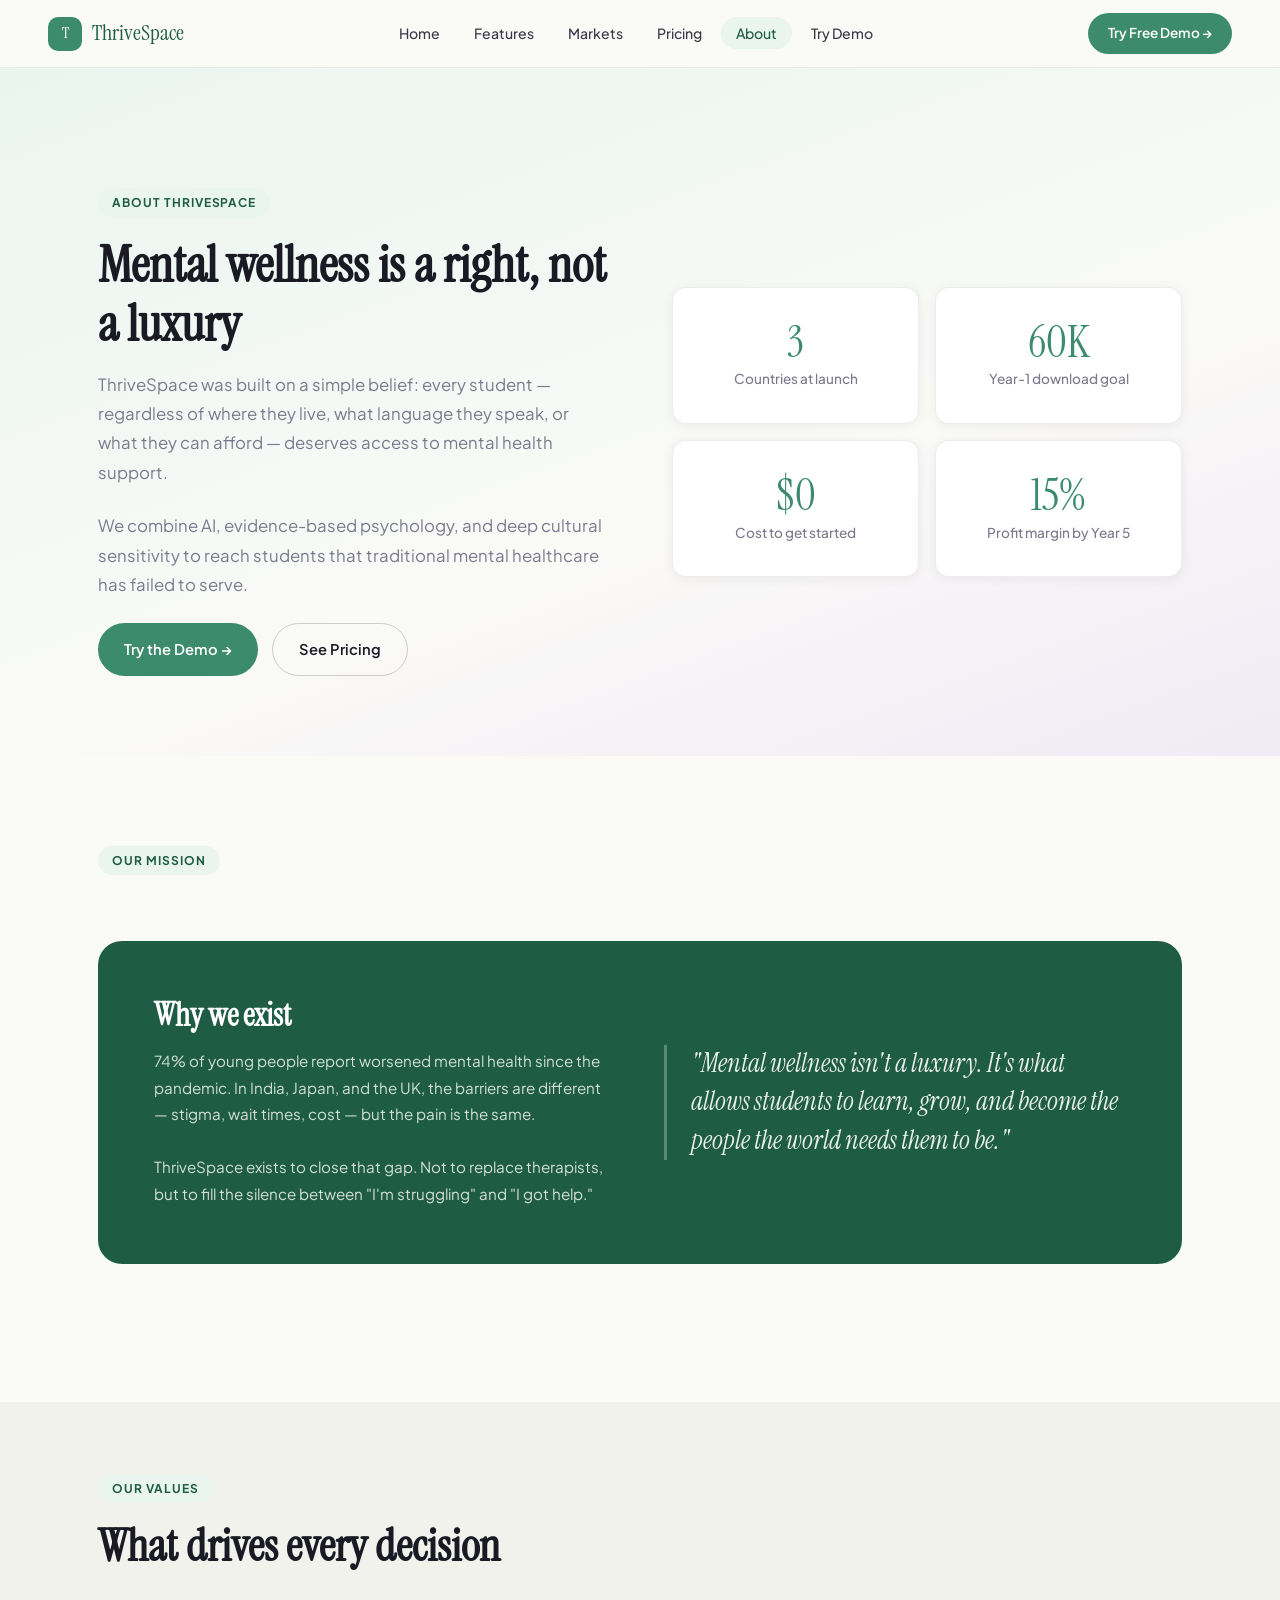
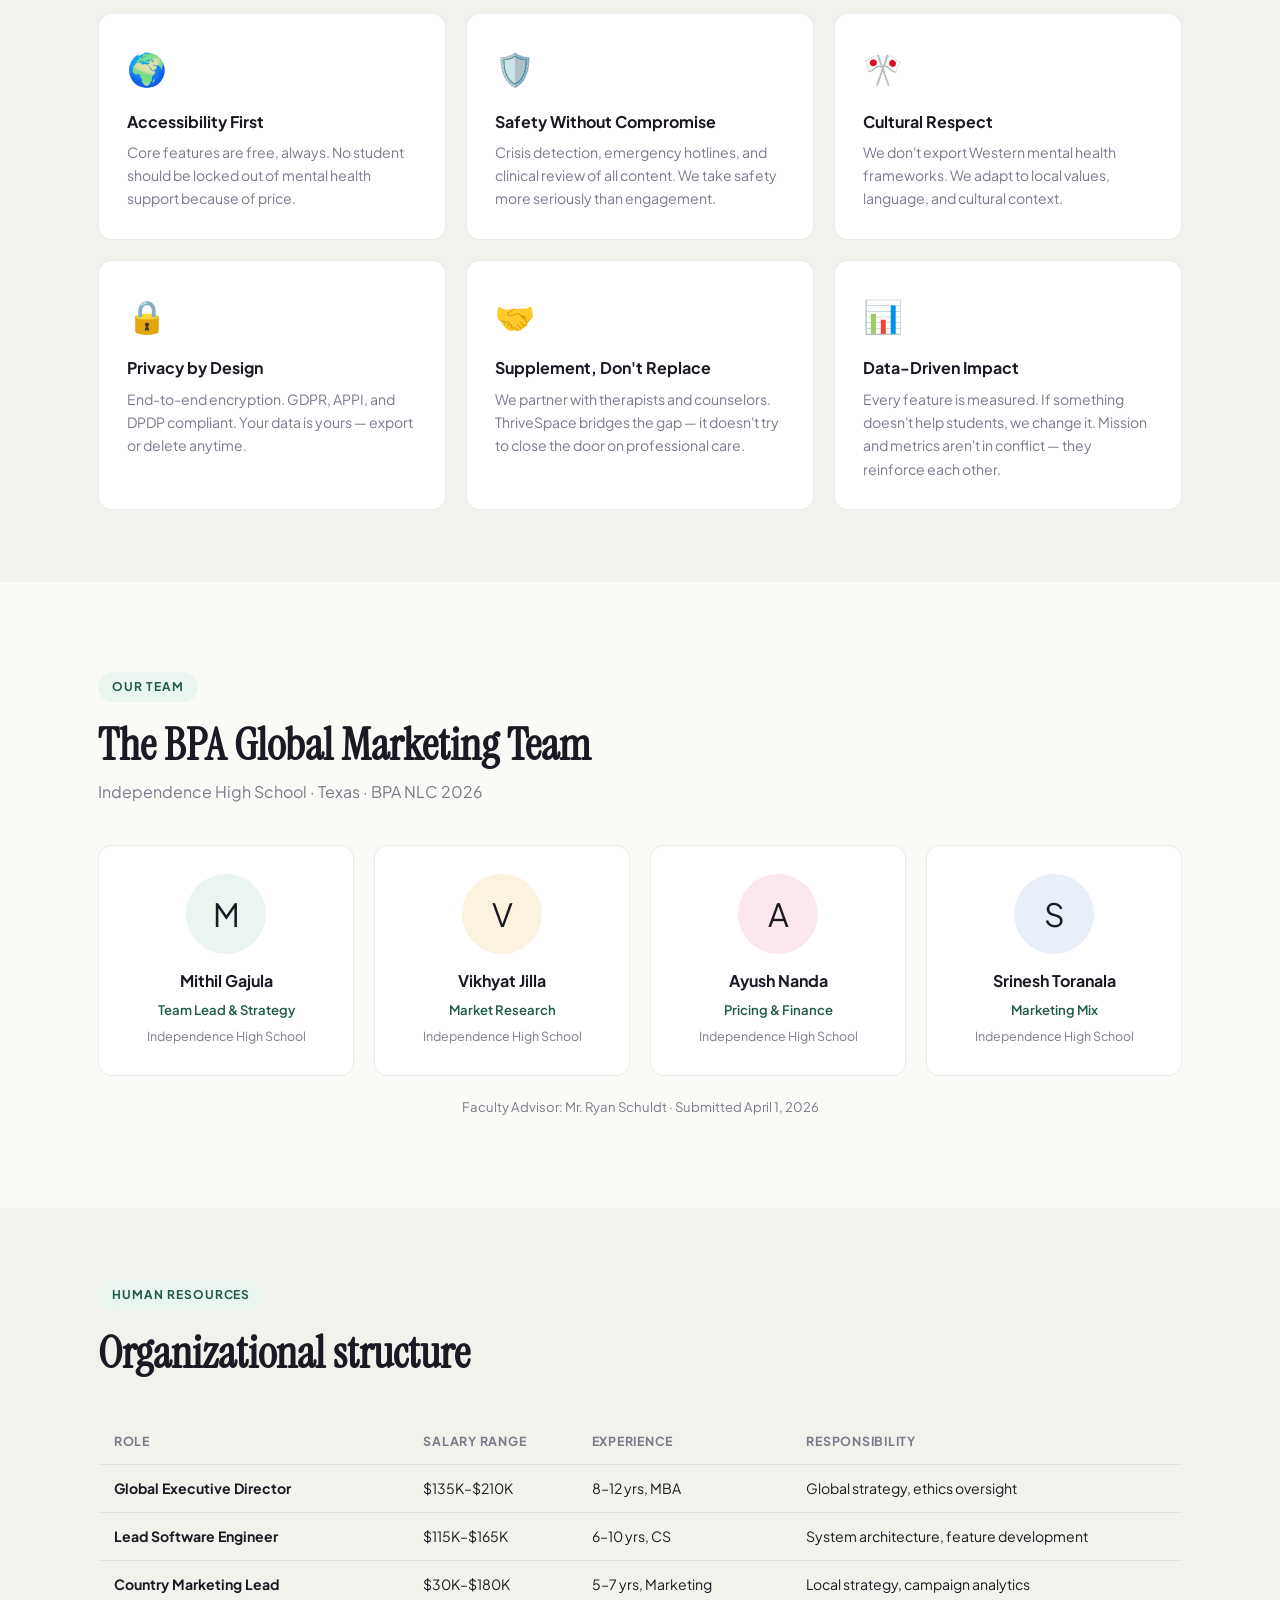
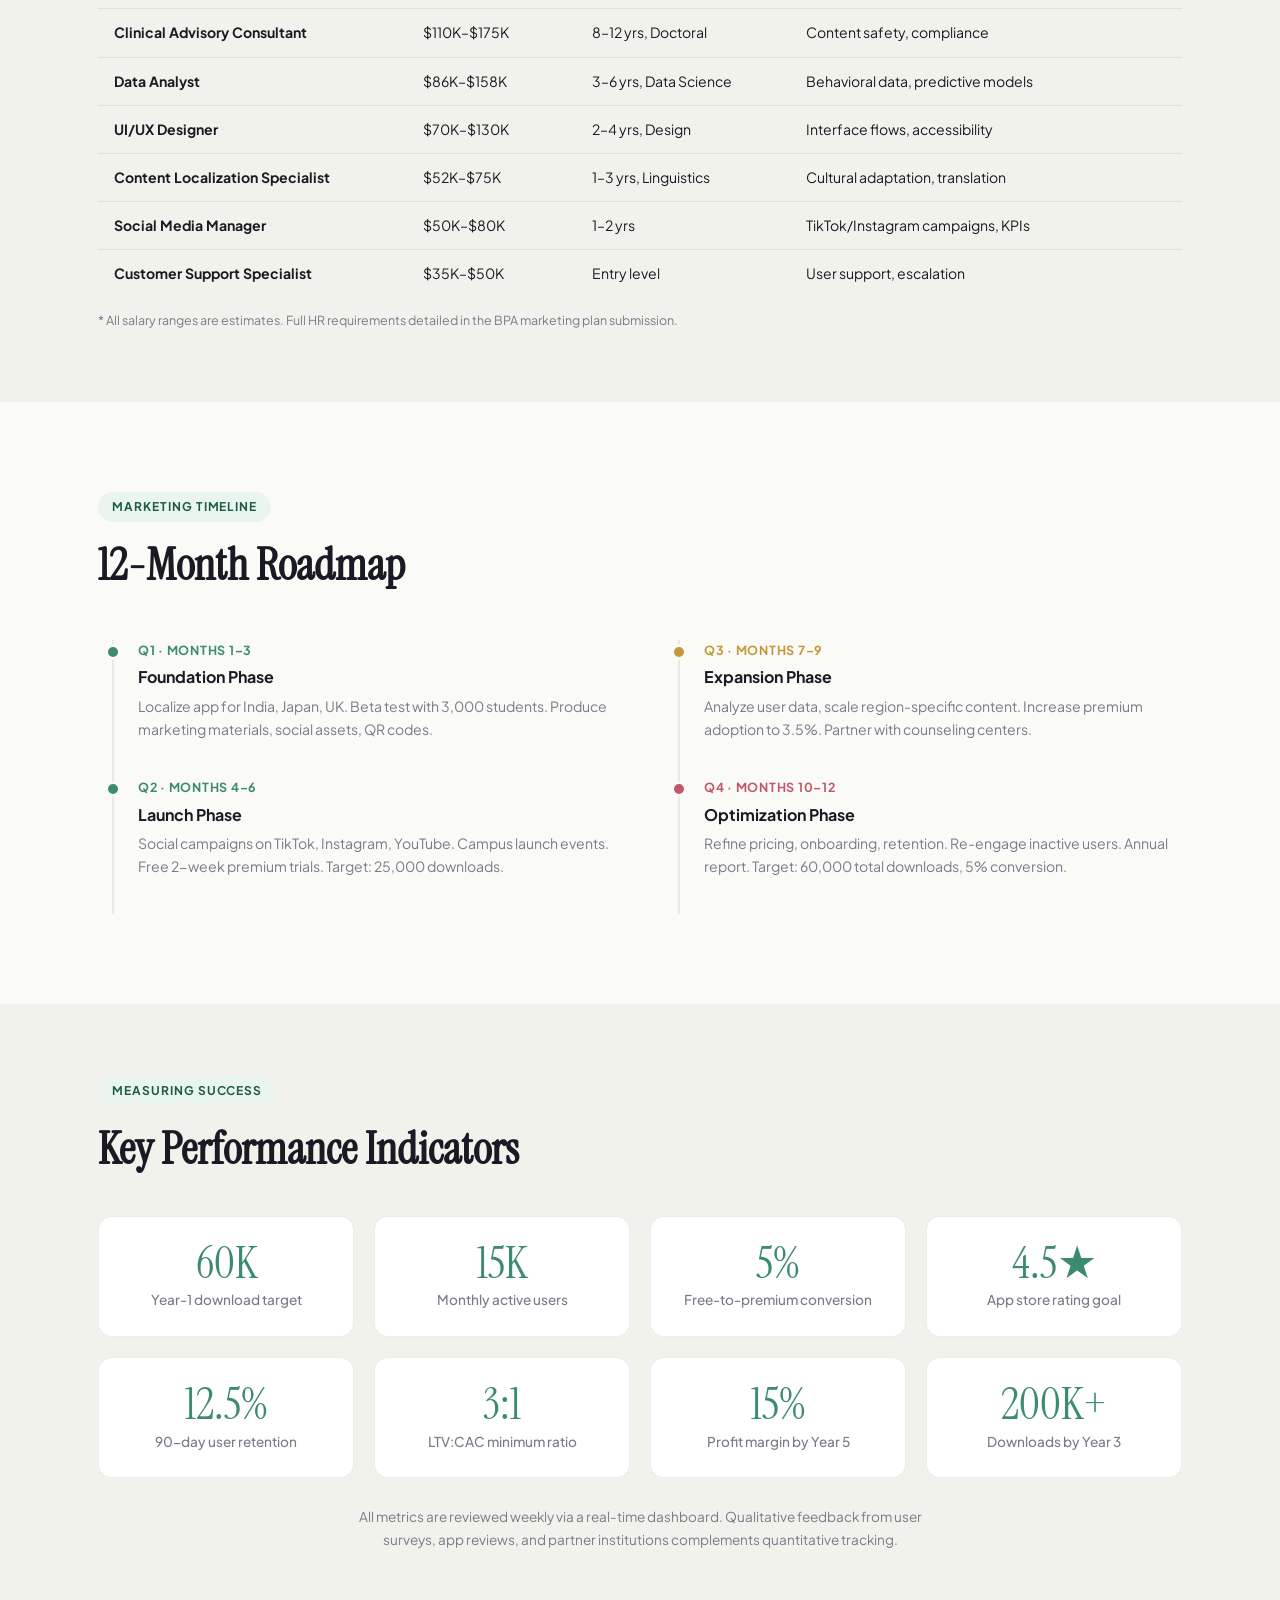
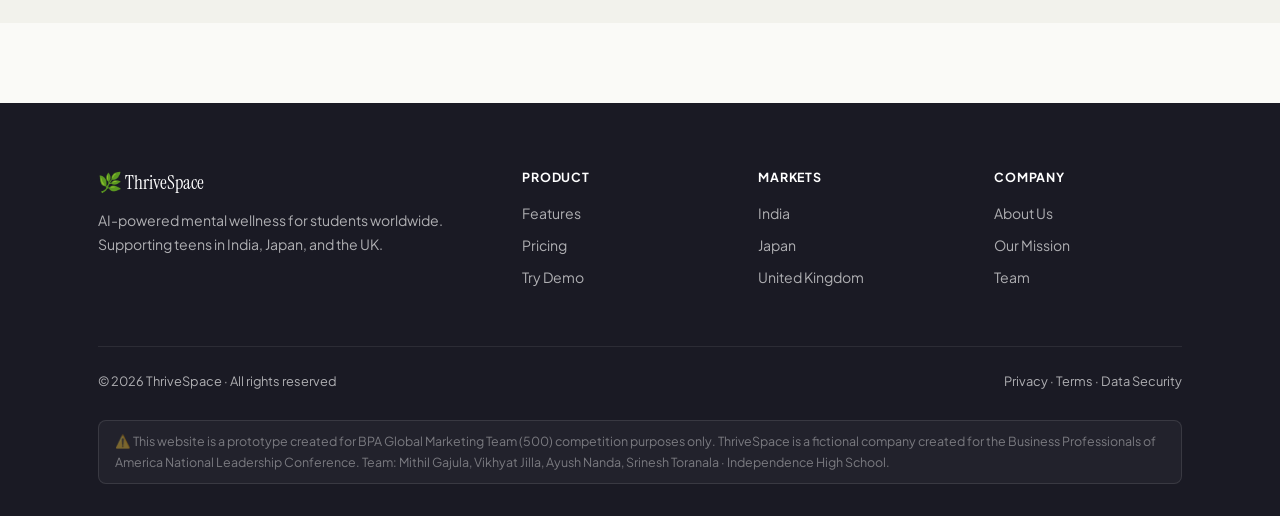
==== about.html @ d4bf000c "Create about.html" ====
<!DOCTYPE html>
<html lang="en">
<head>
  <meta charset="UTF-8" />
  <meta name="viewport" content="width=device-width, initial-scale=1.0" />
  <title>About — ThriveSpace</title>
  <link rel="stylesheet" href="styles.css" />
  <style>
    .about-hero {
      background: linear-gradient(160deg, #EAF5F0 0%, #FAFAF7 60%, #F0EAF5 100%);
      padding: 120px 0 80px;
    }
    .about-hero-inner { display: grid; grid-template-columns: 1fr 1fr; gap: 64px; align-items: center; }
    .about-hero h1 { font-size: clamp(2.4rem, 4vw, 3.4rem); margin-bottom: 16px; }
    .about-hero p { font-size: 1.05rem; color: var(--muted); line-height: 1.75; margin-bottom: 24px; }

    /* MISSION */
    .mission-block {
      background: var(--green-dark); color: white;
      border-radius: var(--r-lg); padding: 56px;
      display: grid; grid-template-columns: 1fr 1fr; gap: 48px;
      align-items: center; margin: 48px 0;
    }
    .mission-block h2 { font-size: 2rem; margin-bottom: 14px; }
    .mission-block p { opacity: 0.8; line-height: 1.75; font-size: 0.95rem; }
    .mission-quote {
      font-family: 'Instrument Serif', serif;
      font-size: 1.6rem; font-style: italic;
      line-height: 1.5; opacity: 0.9;
      padding-left: 24px; border-left: 3px solid rgba(255,255,255,0.3);
    }

    /* VALUES */
    .values-grid { display: grid; grid-template-columns: repeat(3,1fr); gap: 20px; }
    .value-card {
      background: white; border-radius: var(--r); border: 1px solid var(--border);
      padding: 28px;
    }
    .value-icon { font-size: 2rem; margin-bottom: 14px; }
    .value-name { font-weight: 700; margin-bottom: 6px; }
    .value-desc { font-size: 0.88rem; color: var(--muted); line-height: 1.65; }

    /* TEAM */
    .team-grid { display: grid; grid-template-columns: repeat(4,1fr); gap: 20px; }
    .team-card {
      background: white; border-radius: var(--r); border: 1px solid var(--border);
      padding: 28px 20px; text-align: center;
    }
    .team-avatar {
      width: 80px; height: 80px; border-radius: 50%;
      margin: 0 auto 14px; display: flex; align-items: center; justify-content: center;
      font-size: 2rem;
    }
    .team-name { font-weight: 700; margin-bottom: 4px; }
    .team-role { font-size: 0.82rem; color: var(--green-dark); font-weight: 600; margin-bottom: 6px; }
    .team-school { font-size: 0.78rem; color: var(--muted); }

    /* HR TABLE */
    .hr-table { width: 100%; border-collapse: collapse; }
    .hr-table th, .hr-table td {
      padding: 12px 16px; text-align: left;
      border-bottom: 1px solid var(--border); font-size: 0.88rem;
    }
    .hr-table th { font-weight: 700; font-size: 0.78rem; text-transform: uppercase; letter-spacing: 0.06em; color: var(--muted); background: var(--cream-2); }
    .hr-table tr:last-child td { border-bottom: none; }
    .hr-table tr:hover td { background: var(--cream); }

    /* TIMELINE */
    .timeline { position: relative; padding-left: 40px; }
    .timeline::before {
      content: ''; position: absolute; left: 14px; top: 0; bottom: 0;
      width: 2px; background: var(--border);
    }
    .timeline-item { position: relative; margin-bottom: 36px; }
    .timeline-dot {
      position: absolute; left: -33px; top: 4px;
      width: 16px; height: 16px; border-radius: 50%;
      background: var(--green); border: 3px solid var(--cream);
    }
    .timeline-quarter { font-size: 0.78rem; font-weight: 700; text-transform: uppercase; letter-spacing: 0.06em; color: var(--green); margin-bottom: 4px; }
    .timeline-title { font-weight: 700; margin-bottom: 4px; }
    .timeline-desc { font-size: 0.88rem; color: var(--muted); line-height: 1.65; }

    /* METRICS */
    .metrics-grid { display: grid; grid-template-columns: repeat(4,1fr); gap: 20px; }
    .metric-card {
      background: white; border-radius: var(--r); border: 1px solid var(--border);
      padding: 24px; text-align: center;
    }
  </style>
</head>
<body>
<div class="page-wrap">
  <div id="nav-placeholder"></div>

  <!-- HERO -->
  <section class="about-hero">
    <div class="container">
      <div class="about-hero-inner">
        <div>
          <div class="eyebrow">About ThriveSpace</div>
          <h1>Mental wellness is a right, not a luxury</h1>
          <p>ThriveSpace was built on a simple belief: every student — regardless of where they live, what language they speak, or what they can afford — deserves access to mental health support.</p>
          <p>We combine AI, evidence-based psychology, and deep cultural sensitivity to reach students that traditional mental healthcare has failed to serve.</p>
          <div style="display:flex;gap:14px;flex-wrap:wrap;">
            <a href="demo.html" class="btn btn-primary">Try the Demo →</a>
            <a href="pricing.html" class="btn btn-outline">See Pricing</a>
          </div>
        </div>
        <div style="display:grid;grid-template-columns:1fr 1fr;gap:16px;">
          <div class="card card-pad" style="text-align:center;">
            <div class="stat-num">3</div>
            <div class="stat-label">Countries at launch</div>
          </div>
          <div class="card card-pad" style="text-align:center;">
            <div class="stat-num">60K</div>
            <div class="stat-label">Year-1 download goal</div>
          </div>
          <div class="card card-pad" style="text-align:center;">
            <div class="stat-num">$0</div>
            <div class="stat-label">Cost to get started</div>
          </div>
          <div class="card card-pad" style="text-align:center;">
            <div class="stat-num">15%</div>
            <div class="stat-label">Profit margin by Year 5</div>
          </div>
        </div>
      </div>
    </div>
  </section>

  <!-- MISSION -->
  <section class="section">
    <div class="container">
      <div class="eyebrow" id="mission">Our Mission</div>
      <div class="mission-block">
        <div>
          <h2>Why we exist</h2>
          <p>74% of young people report worsened mental health since the pandemic. In India, Japan, and the UK, the barriers are different — stigma, wait times, cost — but the pain is the same.</p>
          <br/>
          <p>ThriveSpace exists to close that gap. Not to replace therapists, but to fill the silence between "I'm struggling" and "I got help."</p>
        </div>
        <div class="mission-quote">
          "Mental wellness isn't a luxury. It's what allows students to learn, grow, and become the people the world needs them to be."
        </div>
      </div>
    </div>
  </section>

  <!-- VALUES -->
  <section style="background:var(--cream-2);padding:72px 0;">
    <div class="container">
      <div class="eyebrow">Our Values</div>
      <h2 class="section-title" style="margin-bottom:40px;">What drives every decision</h2>
      <div class="values-grid">
        <div class="value-card">
          <div class="value-icon">🌍</div>
          <div class="value-name">Accessibility First</div>
          <div class="value-desc">Core features are free, always. No student should be locked out of mental health support because of price.</div>
        </div>
        <div class="value-card">
          <div class="value-icon">🛡️</div>
          <div class="value-name">Safety Without Compromise</div>
          <div class="value-desc">Crisis detection, emergency hotlines, and clinical review of all content. We take safety more seriously than engagement.</div>
        </div>
        <div class="value-card">
          <div class="value-icon">🎌</div>
          <div class="value-name">Cultural Respect</div>
          <div class="value-desc">We don't export Western mental health frameworks. We adapt to local values, language, and cultural context.</div>
        </div>
        <div class="value-card">
          <div class="value-icon">🔒</div>
          <div class="value-name">Privacy by Design</div>
          <div class="value-desc">End-to-end encryption. GDPR, APPI, and DPDP compliant. Your data is yours — export or delete anytime.</div>
        </div>
        <div class="value-card">
          <div class="value-icon">🤝</div>
          <div class="value-name">Supplement, Don't Replace</div>
          <div class="value-desc">We partner with therapists and counselors. ThriveSpace bridges the gap — it doesn't try to close the door on professional care.</div>
        </div>
        <div class="value-card">
          <div class="value-icon">📊</div>
          <div class="value-name">Data-Driven Impact</div>
          <div class="value-desc">Every feature is measured. If something doesn't help students, we change it. Mission and metrics aren't in conflict — they reinforce each other.</div>
        </div>
      </div>
    </div>
  </section>

  <!-- TEAM -->
  <section class="section" id="team">
    <div class="container">
      <div class="eyebrow">Our Team</div>
      <h2 class="section-title" style="margin-bottom:8px;">The BPA Global Marketing Team</h2>
      <p style="color:var(--muted);margin-bottom:40px;">Independence High School · Texas · BPA NLC 2026</p>
      <div class="team-grid">
        <div class="team-card">
          <div class="team-avatar" style="background:var(--green-pale);">M</div>
          <div class="team-name">Mithil Gajula</div>
          <div class="team-role">Team Lead & Strategy</div>
          <div class="team-school">Independence High School</div>
        </div>
        <div class="team-card">
          <div class="team-avatar" style="background:#FBF3E0;">V</div>
          <div class="team-name">Vikhyat Jilla</div>
          <div class="team-role">Market Research</div>
          <div class="team-school">Independence High School</div>
        </div>
        <div class="team-card">
          <div class="team-avatar" style="background:#FBE8EC;">A</div>
          <div class="team-name">Ayush Nanda</div>
          <div class="team-role">Pricing & Finance</div>
          <div class="team-school">Independence High School</div>
        </div>
        <div class="team-card">
          <div class="team-avatar" style="background:#E8EFF8;">S</div>
          <div class="team-name">Srinesh Toranala</div>
          <div class="team-role">Marketing Mix</div>
          <div class="team-school">Independence High School</div>
        </div>
      </div>
      <p style="text-align:center;font-size:0.82rem;color:var(--muted);margin-top:20px;">Faculty Advisor: Mr. Ryan Schuldt · Submitted April 1, 2026</p>
    </div>
  </section>

  <!-- HR OVERVIEW -->
  <section style="background:var(--cream-2);padding:72px 0;">
    <div class="container">
      <div class="eyebrow">Human Resources</div>
      <h2 class="section-title" style="margin-bottom:40px;">Organizational structure</h2>
      <div style="overflow-x:auto;">
        <table class="hr-table">
          <thead>
            <tr>
              <th>Role</th>
              <th>Salary Range</th>
              <th>Experience</th>
              <th>Responsibility</th>
            </tr>
          </thead>
          <tbody>
            <tr><td><strong>Global Executive Director</strong></td><td>$135K–$210K</td><td>8–12 yrs, MBA</td><td>Global strategy, ethics oversight</td></tr>
            <tr><td><strong>Lead Software Engineer</strong></td><td>$115K–$165K</td><td>6–10 yrs, CS</td><td>System architecture, feature development</td></tr>
            <tr><td><strong>Country Marketing Lead</strong></td><td>$30K–$180K</td><td>5–7 yrs, Marketing</td><td>Local strategy, campaign analytics</td></tr>
            <tr><td><strong>Clinical Advisory Consultant</strong></td><td>$110K–$175K</td><td>8–12 yrs, Doctoral</td><td>Content safety, compliance</td></tr>
            <tr><td><strong>Data Analyst</strong></td><td>$86K–$158K</td><td>3–6 yrs, Data Science</td><td>Behavioral data, predictive models</td></tr>
            <tr><td><strong>UI/UX Designer</strong></td><td>$70K–$130K</td><td>2–4 yrs, Design</td><td>Interface flows, accessibility</td></tr>
            <tr><td><strong>Content Localization Specialist</strong></td><td>$52K–$75K</td><td>1–3 yrs, Linguistics</td><td>Cultural adaptation, translation</td></tr>
            <tr><td><strong>Social Media Manager</strong></td><td>$50K–$80K</td><td>1–2 yrs</td><td>TikTok/Instagram campaigns, KPIs</td></tr>
            <tr><td><strong>Customer Support Specialist</strong></td><td>$35K–$50K</td><td>Entry level</td><td>User support, escalation</td></tr>
          </tbody>
        </table>
      </div>
      <p style="font-size:0.78rem;color:var(--muted);margin-top:12px;">* All salary ranges are estimates. Full HR requirements detailed in the BPA marketing plan submission.</p>
    </div>
  </section>

  <!-- TIMELINE -->
  <section class="section">
    <div class="container">
      <div class="eyebrow">Marketing Timeline</div>
      <h2 class="section-title" style="margin-bottom:48px;">12-Month Roadmap</h2>
      <div style="display:grid;grid-template-columns:1fr 1fr;gap:48px;">
        <div class="timeline">
          <div class="timeline-item">
            <div class="timeline-dot"></div>
            <div class="timeline-quarter">Q1 · Months 1–3</div>
            <div class="timeline-title">Foundation Phase</div>
            <div class="timeline-desc">Localize app for India, Japan, UK. Beta test with 3,000 students. Produce marketing materials, social assets, QR codes.</div>
          </div>
          <div class="timeline-item">
            <div class="timeline-dot"></div>
            <div class="timeline-quarter">Q2 · Months 4–6</div>
            <div class="timeline-title">Launch Phase</div>
            <div class="timeline-desc">Social campaigns on TikTok, Instagram, YouTube. Campus launch events. Free 2-week premium trials. Target: 25,000 downloads.</div>
          </div>
        </div>
        <div class="timeline">
          <div class="timeline-item">
            <div class="timeline-dot" style="background:var(--gold);"></div>
            <div class="timeline-quarter" style="color:var(--gold);">Q3 · Months 7–9</div>
            <div class="timeline-title">Expansion Phase</div>
            <div class="timeline-desc">Analyze user data, scale region-specific content. Increase premium adoption to 3.5%. Partner with counseling centers.</div>
          </div>
          <div class="timeline-item">
            <div class="timeline-dot" style="background:var(--rose);"></div>
            <div class="timeline-quarter" style="color:var(--rose);">Q4 · Months 10–12</div>
            <div class="timeline-title">Optimization Phase</div>
            <div class="timeline-desc">Refine pricing, onboarding, retention. Re-engage inactive users. Annual report. Target: 60,000 total downloads, 5% conversion.</div>
          </div>
        </div>
      </div>
    </div>
  </section>

  <!-- METRICS -->
  <section style="background:var(--cream-2);padding:72px 0;">
    <div class="container">
      <div class="eyebrow">Measuring Success</div>
      <h2 class="section-title" style="margin-bottom:40px;">Key Performance Indicators</h2>
      <div class="metrics-grid">
        <div class="metric-card">
          <div class="stat-num">60K</div>
          <div class="stat-label">Year-1 download target</div>
        </div>
        <div class="metric-card">
          <div class="stat-num">15K</div>
          <div class="stat-label">Monthly active users</div>
        </div>
        <div class="metric-card">
          <div class="stat-num">5%</div>
          <div class="stat-label">Free-to-premium conversion</div>
        </div>
        <div class="metric-card">
          <div class="stat-num">4.5★</div>
          <div class="stat-label">App store rating goal</div>
        </div>
        <div class="metric-card">
          <div class="stat-num">12.5%</div>
          <div class="stat-label">90-day user retention</div>
        </div>
        <div class="metric-card">
          <div class="stat-num">3:1</div>
          <div class="stat-label">LTV:CAC minimum ratio</div>
        </div>
        <div class="metric-card">
          <div class="stat-num">15%</div>
          <div class="stat-label">Profit margin by Year 5</div>
        </div>
        <div class="metric-card">
          <div class="stat-num">200K+</div>
          <div class="stat-label">Downloads by Year 3</div>
        </div>
      </div>
      <p style="text-align:center;font-size:0.85rem;color:var(--muted);margin-top:28px;max-width:580px;margin-left:auto;margin-right:auto;">All metrics are reviewed weekly via a real-time dashboard. Qualitative feedback from user surveys, app reviews, and partner institutions complements quantitative tracking.</p>
    </div>
  </section>

  <div id="footer-placeholder"></div>
</div>
<script src="nav.js"></script>
<script>injectNav('About'); injectFooter();</script>
</body>
</html>
---- styles.css ----
@import url('https://fonts.googleapis.com/css2?family=Plus+Jakarta+Sans:wght@300;400;500;600;700;800&family=Instrument+Serif:ital@0;1&display=swap');

:root {
  --green: #3D8B6E;
  --green-light: #5BAF8E;
  --green-pale: #EAF5F0;
  --green-dark: #1F5C46;
  --cream: #FAFAF7;
  --cream-2: #F2F2EC;
  --charcoal: #1A1A24;
  --charcoal-mid: #3A3A4A;
  --muted: #7A7A8C;
  --white: #FFFFFF;
  --gold: #C4973A;
  --rose: #C4566A;
  --blue: #4A7AB5;
  --border: rgba(26,26,36,0.08);
  --shadow-sm: 0 2px 12px rgba(26,26,36,0.06);
  --shadow-md: 0 8px 36px rgba(26,26,36,0.10);
  --shadow-lg: 0 24px 72px rgba(26,26,36,0.14);
  --r: 14px;
  --r-lg: 24px;
}

*, *::before, *::after { box-sizing: border-box; margin: 0; padding: 0; }
html { scroll-behavior: smooth; }
body {
  font-family: 'Plus Jakarta Sans', sans-serif;
  background: var(--cream);
  color: var(--charcoal);
  line-height: 1.65;
  -webkit-font-smoothing: antialiased;
}
h1,h2,h3,h4 { font-family: 'Instrument Serif', serif; line-height: 1.15; }
a { color: inherit; text-decoration: none; }
img { max-width: 100%; display: block; }

/* NAV */
nav {
  position: fixed; top: 0; left: 0; right: 0; z-index: 200;
  display: flex; align-items: center; justify-content: space-between;
  padding: 0 48px; height: 68px;
  background: rgba(250,250,247,0.92);
  backdrop-filter: blur(16px);
  border-bottom: 1px solid var(--border);
}
.nav-logo {
  display: flex; align-items: center; gap: 10px;
  font-family: 'Instrument Serif', serif;
  font-size: 1.35rem; color: var(--green-dark);
}
.nav-logo-mark {
  width: 34px; height: 34px; background: var(--green);
  border-radius: 10px; display: flex; align-items: center; justify-content: center;
  color: white; font-size: 1rem; font-family: 'Instrument Serif', serif;
}
.nav-links { display: flex; align-items: center; gap: 4px; list-style: none; }
.nav-links a {
  padding: 7px 15px; border-radius: 100px;
  font-size: 0.88rem; font-weight: 500; color: var(--charcoal-mid);
  transition: all 0.2s;
}
.nav-links a:hover, .nav-links a.active { background: var(--green-pale); color: var(--green-dark); }
.nav-cta {
  background: var(--green) !important; color: white !important;
  padding: 8px 20px; border-radius: 100px;
  font-weight: 600; font-size: 0.88rem; transition: all 0.2s !important;
}
.nav-cta:hover { background: var(--green-dark) !important; transform: translateY(-1px); }

/* LAYOUT */
.page-wrap { padding-top: 68px; }
.container { max-width: 1180px; margin: 0 auto; padding: 0 48px; }
.section { padding: 90px 0; }
.section-sm { padding: 60px 0; }

/* TYPOGRAPHY */
.eyebrow {
  display: inline-flex; align-items: center; gap: 8px;
  background: var(--green-pale); color: var(--green-dark);
  padding: 5px 14px; border-radius: 100px;
  font-size: 0.75rem; font-weight: 700;
  letter-spacing: 0.08em; text-transform: uppercase;
  margin-bottom: 18px;
}
.section-title { font-size: clamp(2rem, 3.5vw, 2.9rem); margin-bottom: 14px; }
.section-sub { font-size: 1.05rem; color: var(--muted); max-width: 520px; line-height: 1.7; }

/* CARDS */
.card {
  background: var(--white); border-radius: var(--r);
  border: 1px solid var(--border); box-shadow: var(--shadow-sm);
  transition: transform 0.3s, box-shadow 0.3s;
}
.card:hover { transform: translateY(-4px); box-shadow: var(--shadow-md); }
.card-pad { padding: 32px; }

/* GRIDS */
.g2 { display: grid; grid-template-columns: 1fr 1fr; gap: 24px; }
.g3 { display: grid; grid-template-columns: repeat(3, 1fr); gap: 24px; }
.g4 { display: grid; grid-template-columns: repeat(4, 1fr); gap: 20px; }

/* BUTTONS */
.btn {
  display: inline-flex; align-items: center; gap: 8px;
  padding: 13px 26px; border-radius: 100px;
  font-family: 'Plus Jakarta Sans', sans-serif;
  font-weight: 600; font-size: 0.92rem;
  cursor: pointer; border: none;
  transition: transform 0.2s, box-shadow 0.2s, background 0.2s;
}
.btn:hover { transform: translateY(-2px); box-shadow: var(--shadow-md); }
.btn-primary { background: var(--green); color: white; }
.btn-primary:hover { background: var(--green-dark); }
.btn-dark { background: var(--charcoal); color: white; }
.btn-outline { background: transparent; color: var(--charcoal); border: 1.5px solid rgba(26,26,36,0.2); }
.btn-outline:hover { border-color: var(--green); color: var(--green); }
.btn-white { background: white; color: var(--charcoal); }

/* BADGES */
.badge {
  display: inline-flex; align-items: center;
  padding: 4px 11px; border-radius: 100px;
  font-size: 0.75rem; font-weight: 700;
}
.badge-green { background: var(--green-pale); color: var(--green-dark); }
.badge-gold { background: #FBF3E0; color: var(--gold); }
.badge-rose { background: #FBE8EC; color: var(--rose); }
.badge-blue { background: #E8EFF8; color: var(--blue); }

/* ICON BOXES */
.icon-box {
  width: 48px; height: 48px; border-radius: 12px;
  display: flex; align-items: center; justify-content: center;
  font-size: 1.3rem; margin-bottom: 18px;
}
.icon-green { background: var(--green-pale); }
.icon-gold { background: #FBF3E0; }
.icon-rose { background: #FBE8EC; }
.icon-blue { background: #E8EFF8; }

/* STAT */
.stat-num {
  font-family: 'Instrument Serif', serif;
  font-size: 2.8rem; color: var(--green);
  line-height: 1; margin-bottom: 4px;
}
.stat-label { font-size: 0.85rem; color: var(--muted); font-weight: 500; }

/* FOOTER */
footer {
  background: var(--charcoal); color: rgba(255,255,255,0.65);
  padding: 64px 0 32px; margin-top: 80px;
}
.footer-grid {
  display: grid; grid-template-columns: 2fr 1fr 1fr 1fr;
  gap: 48px; margin-bottom: 48px;
}
.footer-brand { font-family: 'Instrument Serif', serif; font-size: 1.2rem; color: white; margin-bottom: 10px; }
.footer-desc { font-size: 0.88rem; line-height: 1.7; }
.footer-col h5 {
  font-family: 'Plus Jakarta Sans', sans-serif;
  font-size: 0.78rem; font-weight: 700;
  letter-spacing: 0.07em; text-transform: uppercase;
  color: white; margin-bottom: 14px;
}
.footer-col a { display: block; font-size: 0.88rem; margin-bottom: 9px; transition: color 0.2s; }
.footer-col a:hover { color: var(--green-light); }
.footer-bottom {
  padding-top: 24px; border-top: 1px solid rgba(255,255,255,0.08);
  display: flex; justify-content: space-between; align-items: center;
  font-size: 0.8rem;
}
.footer-disclaimer {
  background: rgba(255,255,255,0.04); border: 1px solid rgba(255,255,255,0.1);
  border-radius: 8px; padding: 10px 16px;
  font-size: 0.78rem; color: rgba(255,255,255,0.4);
  margin-top: 28px;
}

/* DIVIDER */
.divider { height: 1px; background: var(--border); }

/* ANIMATIONS */
@keyframes fadeUp {
  from { opacity: 0; transform: translateY(24px); }
  to { opacity: 1; transform: translateY(0); }
}
@keyframes fadeIn { from { opacity: 0; } to { opacity: 1; } }
@keyframes float {
  0%,100% { transform: translateY(0); }
  50% { transform: translateY(-10px); }
}
@keyframes shimmer {
  0% { background-position: -200% 0; }
  100% { background-position: 200% 0; }
}

.fade-up { animation: fadeUp 0.7s ease both; }
.fade-up-2 { animation: fadeUp 0.7s 0.12s ease both; }
.fade-up-3 { animation: fadeUp 0.7s 0.24s ease both; }
.fade-up-4 { animation: fadeUp 0.7s 0.36s ease both; }
.fade-in { animation: fadeIn 0.7s ease both; }
.float { animation: float 5s ease-in-out infinite; }

/* RESPONSIVE */
@media (max-width: 900px) {
  nav { padding: 0 20px; }
  .nav-links { display: none; }
  .container { padding: 0 20px; }
  .g2, .g3, .g4 { grid-template-columns: 1fr; }
  .footer-grid { grid-template-columns: 1fr 1fr; gap: 28px; }
}
@media (max-width: 600px) {
  .footer-grid { grid-template-columns: 1fr; }
  .footer-bottom { flex-direction: column; gap: 8px; text-align: center; }
}
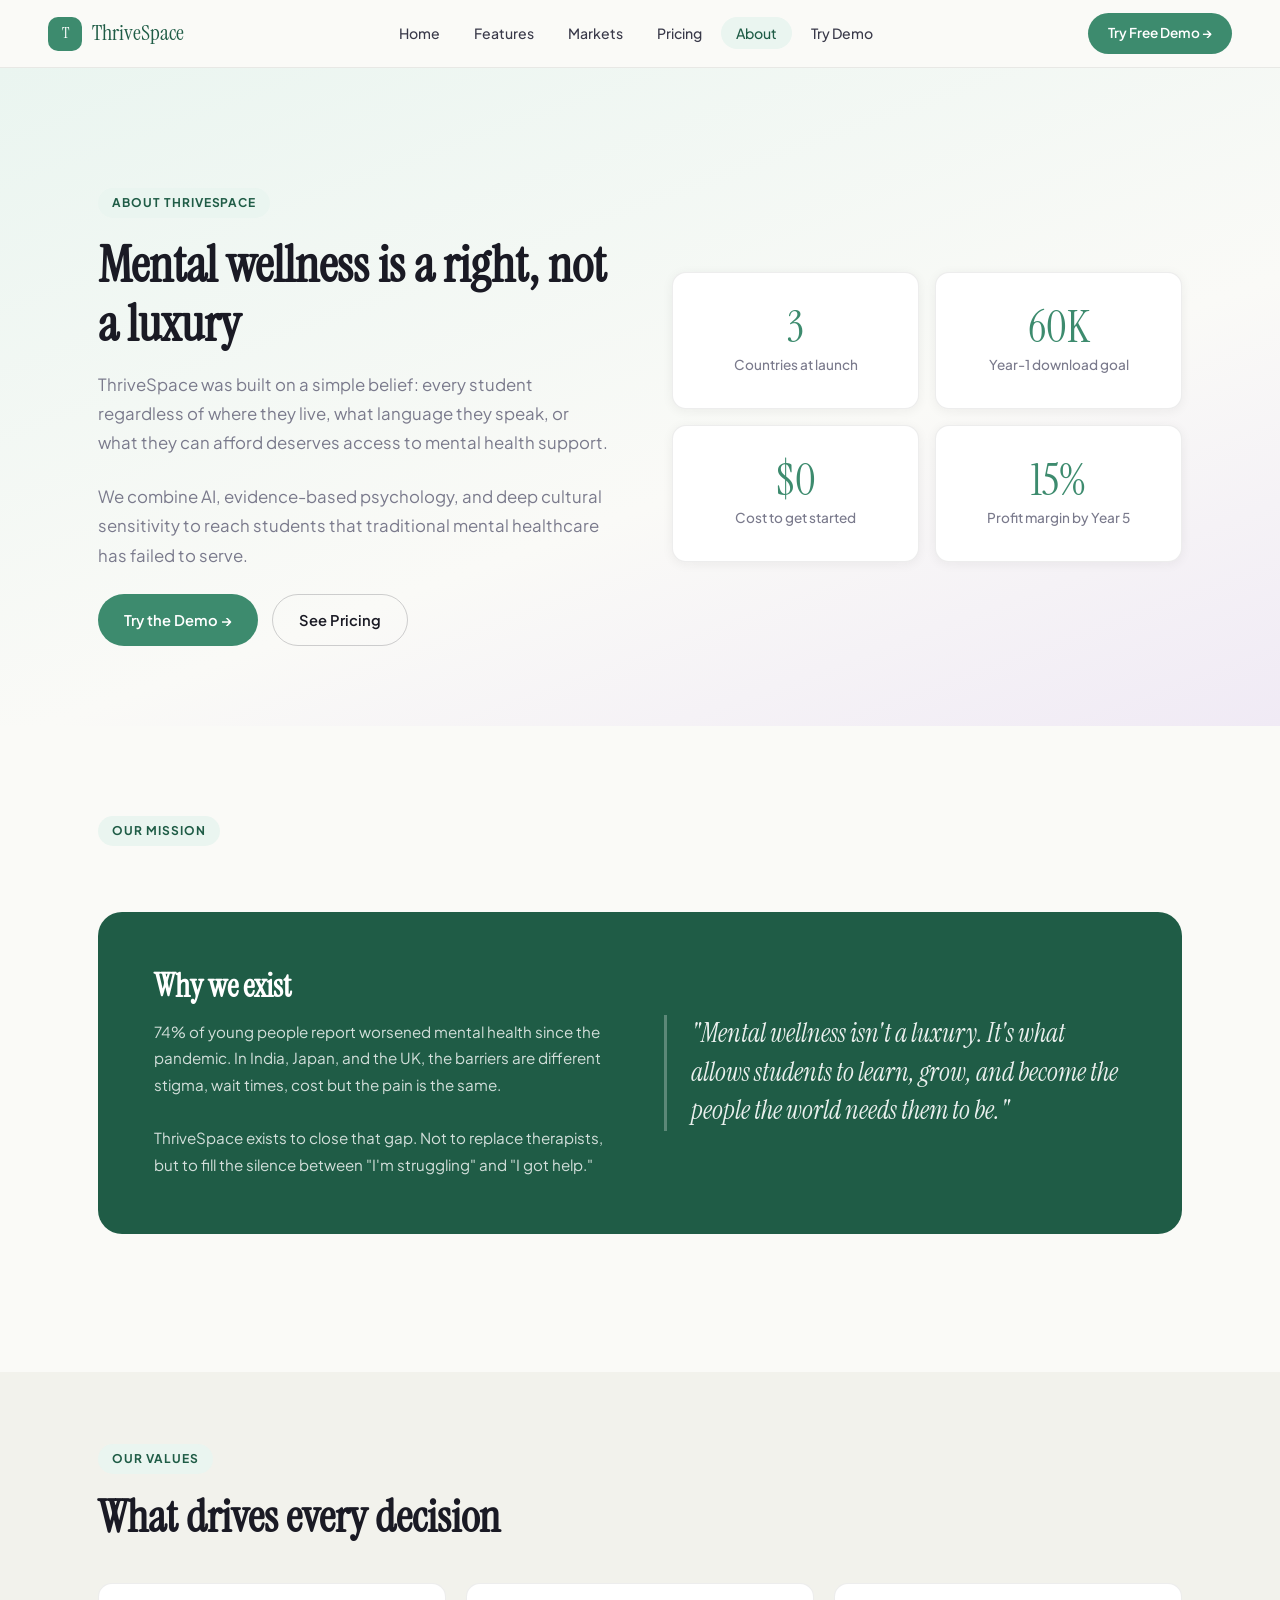
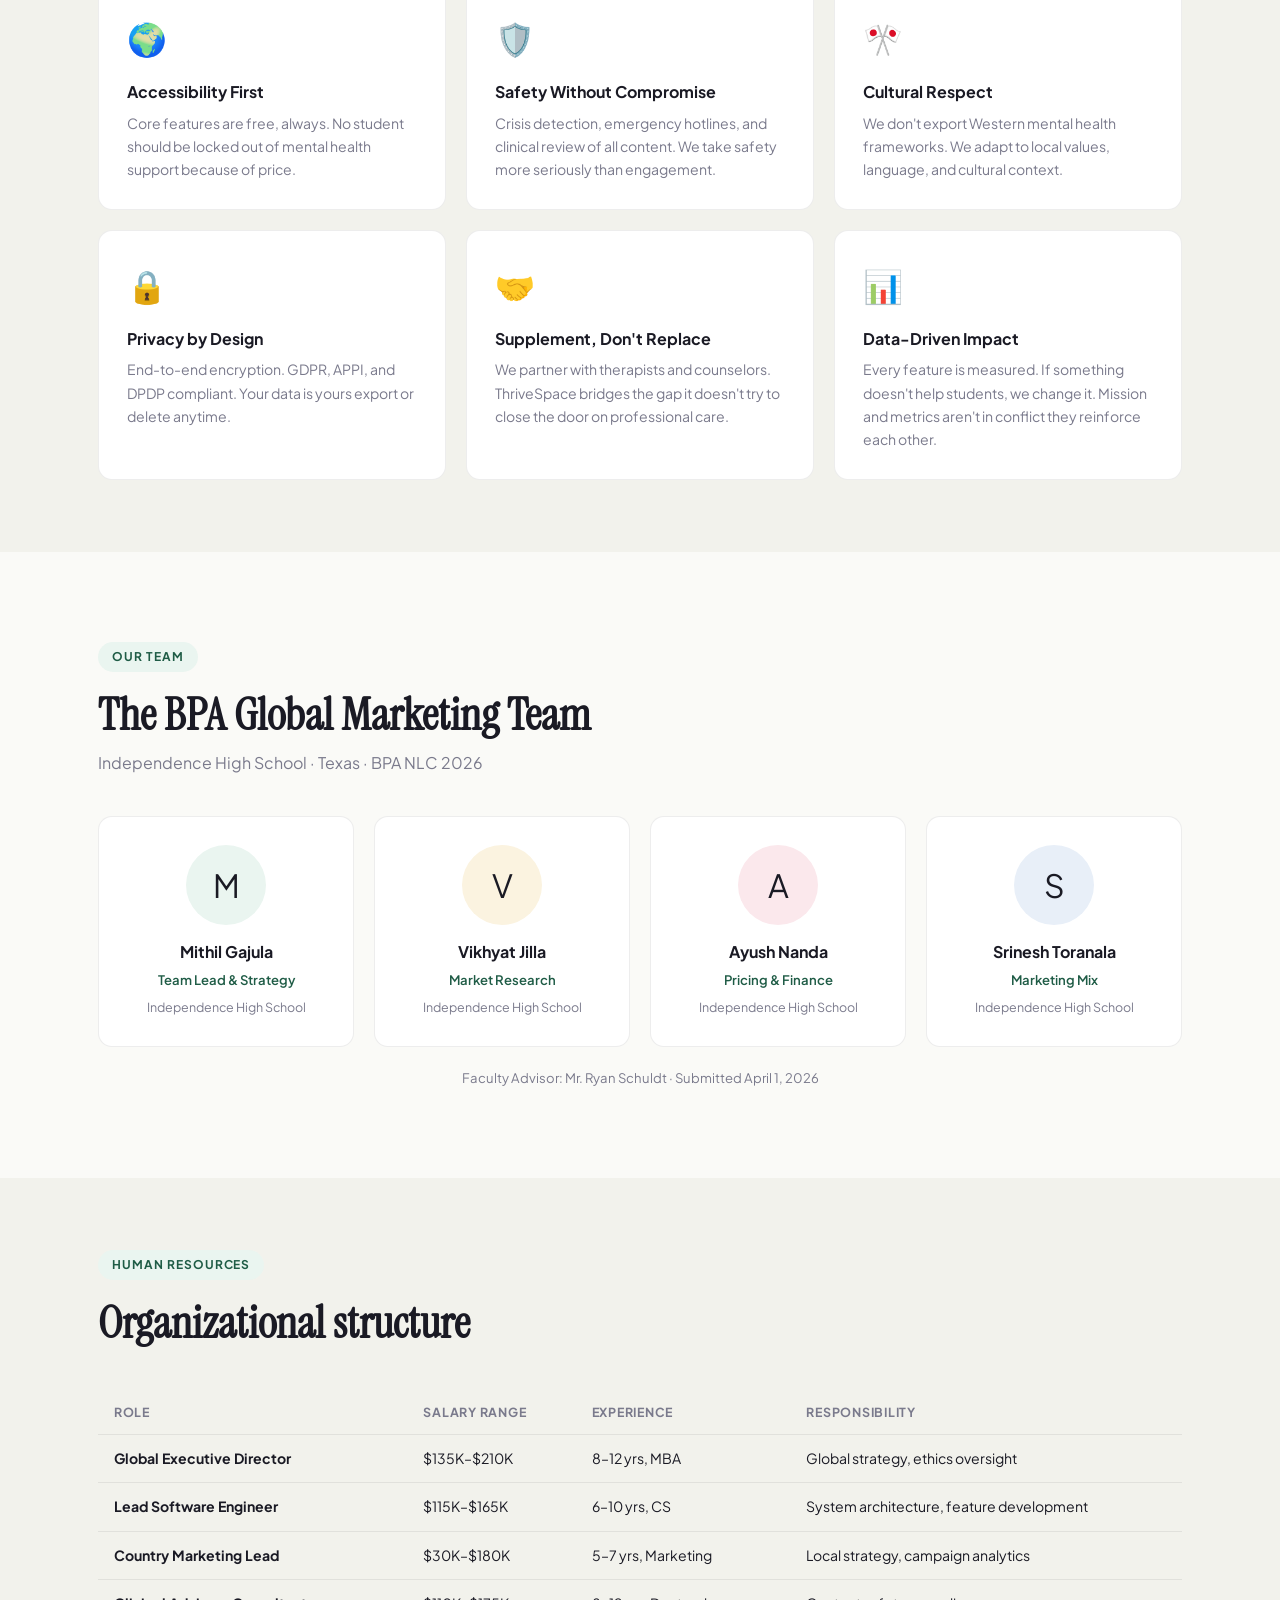
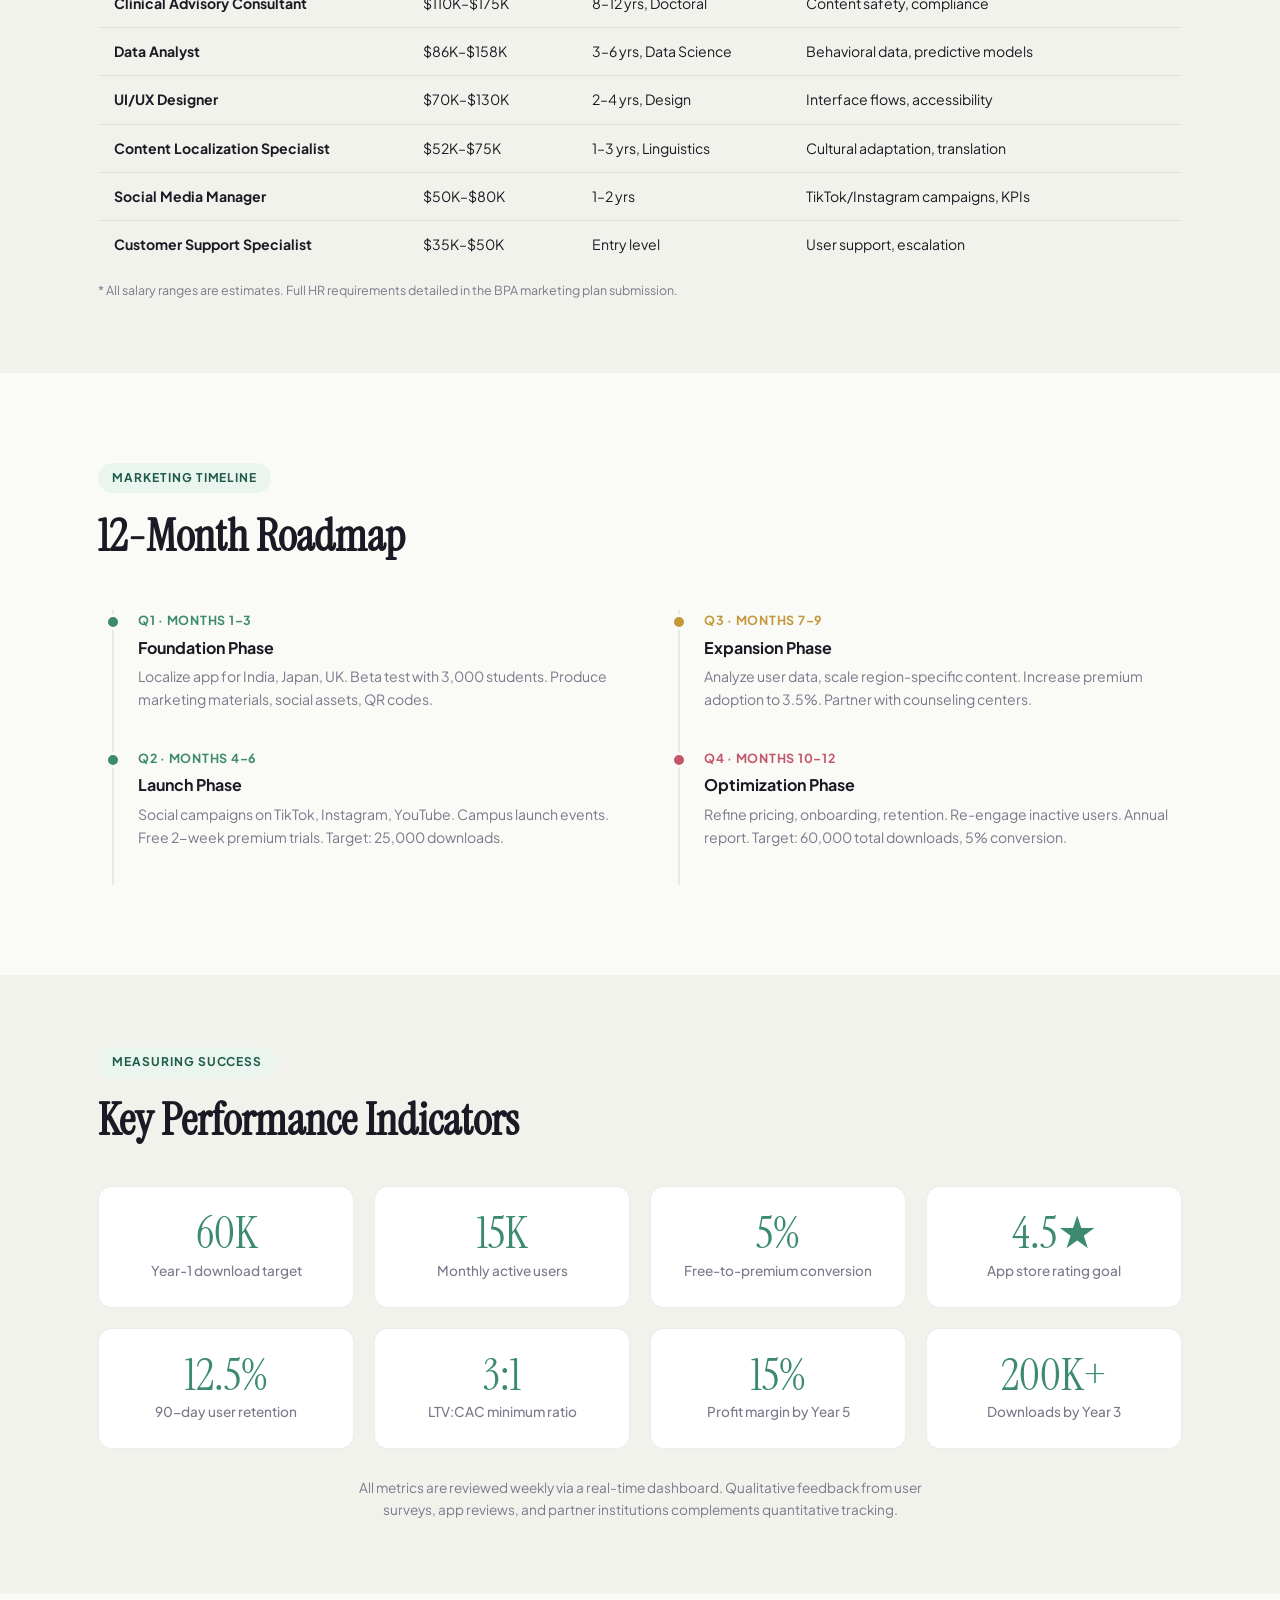
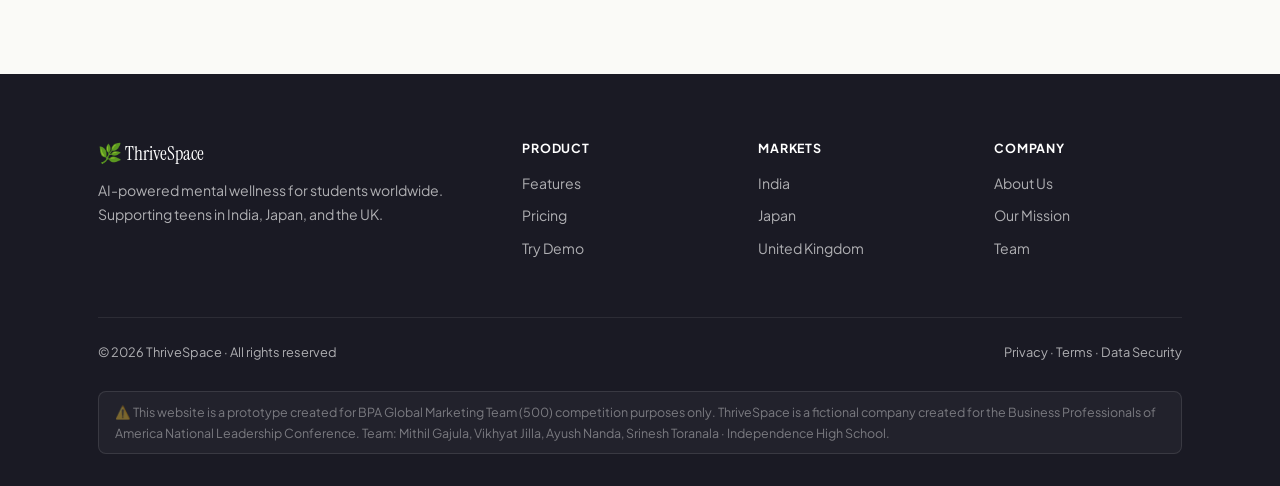
==== commit e03a03f2: "Update about.html" ====
--- a/about.html
+++ b/about.html
@@ -3,7 +3,7 @@
 <head>
   <meta charset="UTF-8" />
   <meta name="viewport" content="width=device-width, initial-scale=1.0" />
-  <title>About — ThriveSpace</title>
+  <title>About - ThriveSpace</title>
   <link rel="stylesheet" href="styles.css" />
   <style>
     .about-hero {
@@ -100,7 +100,7 @@
         <div>
           <div class="eyebrow">About ThriveSpace</div>
           <h1>Mental wellness is a right, not a luxury</h1>
-          <p>ThriveSpace was built on a simple belief: every student — regardless of where they live, what language they speak, or what they can afford — deserves access to mental health support.</p>
+          <p>ThriveSpace was built on a simple belief: every student regardless of where they live, what language they speak, or what they can afford deserves access to mental health support.</p>
           <p>We combine AI, evidence-based psychology, and deep cultural sensitivity to reach students that traditional mental healthcare has failed to serve.</p>
           <div style="display:flex;gap:14px;flex-wrap:wrap;">
             <a href="demo.html" class="btn btn-primary">Try the Demo →</a>
@@ -136,7 +136,7 @@
       <div class="mission-block">
         <div>
           <h2>Why we exist</h2>
-          <p>74% of young people report worsened mental health since the pandemic. In India, Japan, and the UK, the barriers are different — stigma, wait times, cost — but the pain is the same.</p>
+          <p>74% of young people report worsened mental health since the pandemic. In India, Japan, and the UK, the barriers are different stigma, wait times, cost but the pain is the same.</p>
           <br/>
           <p>ThriveSpace exists to close that gap. Not to replace therapists, but to fill the silence between "I'm struggling" and "I got help."</p>
         </div>
@@ -171,17 +171,17 @@
         <div class="value-card">
           <div class="value-icon">🔒</div>
           <div class="value-name">Privacy by Design</div>
-          <div class="value-desc">End-to-end encryption. GDPR, APPI, and DPDP compliant. Your data is yours — export or delete anytime.</div>
+          <div class="value-desc">End-to-end encryption. GDPR, APPI, and DPDP compliant. Your data is yours export or delete anytime.</div>
         </div>
         <div class="value-card">
           <div class="value-icon">🤝</div>
           <div class="value-name">Supplement, Don't Replace</div>
-          <div class="value-desc">We partner with therapists and counselors. ThriveSpace bridges the gap — it doesn't try to close the door on professional care.</div>
+          <div class="value-desc">We partner with therapists and counselors. ThriveSpace bridges the gap it doesn't try to close the door on professional care.</div>
         </div>
         <div class="value-card">
           <div class="value-icon">📊</div>
           <div class="value-name">Data-Driven Impact</div>
-          <div class="value-desc">Every feature is measured. If something doesn't help students, we change it. Mission and metrics aren't in conflict — they reinforce each other.</div>
+          <div class="value-desc">Every feature is measured. If something doesn't help students, we change it. Mission and metrics aren't in conflict they reinforce each other.</div>
         </div>
       </div>
     </div>
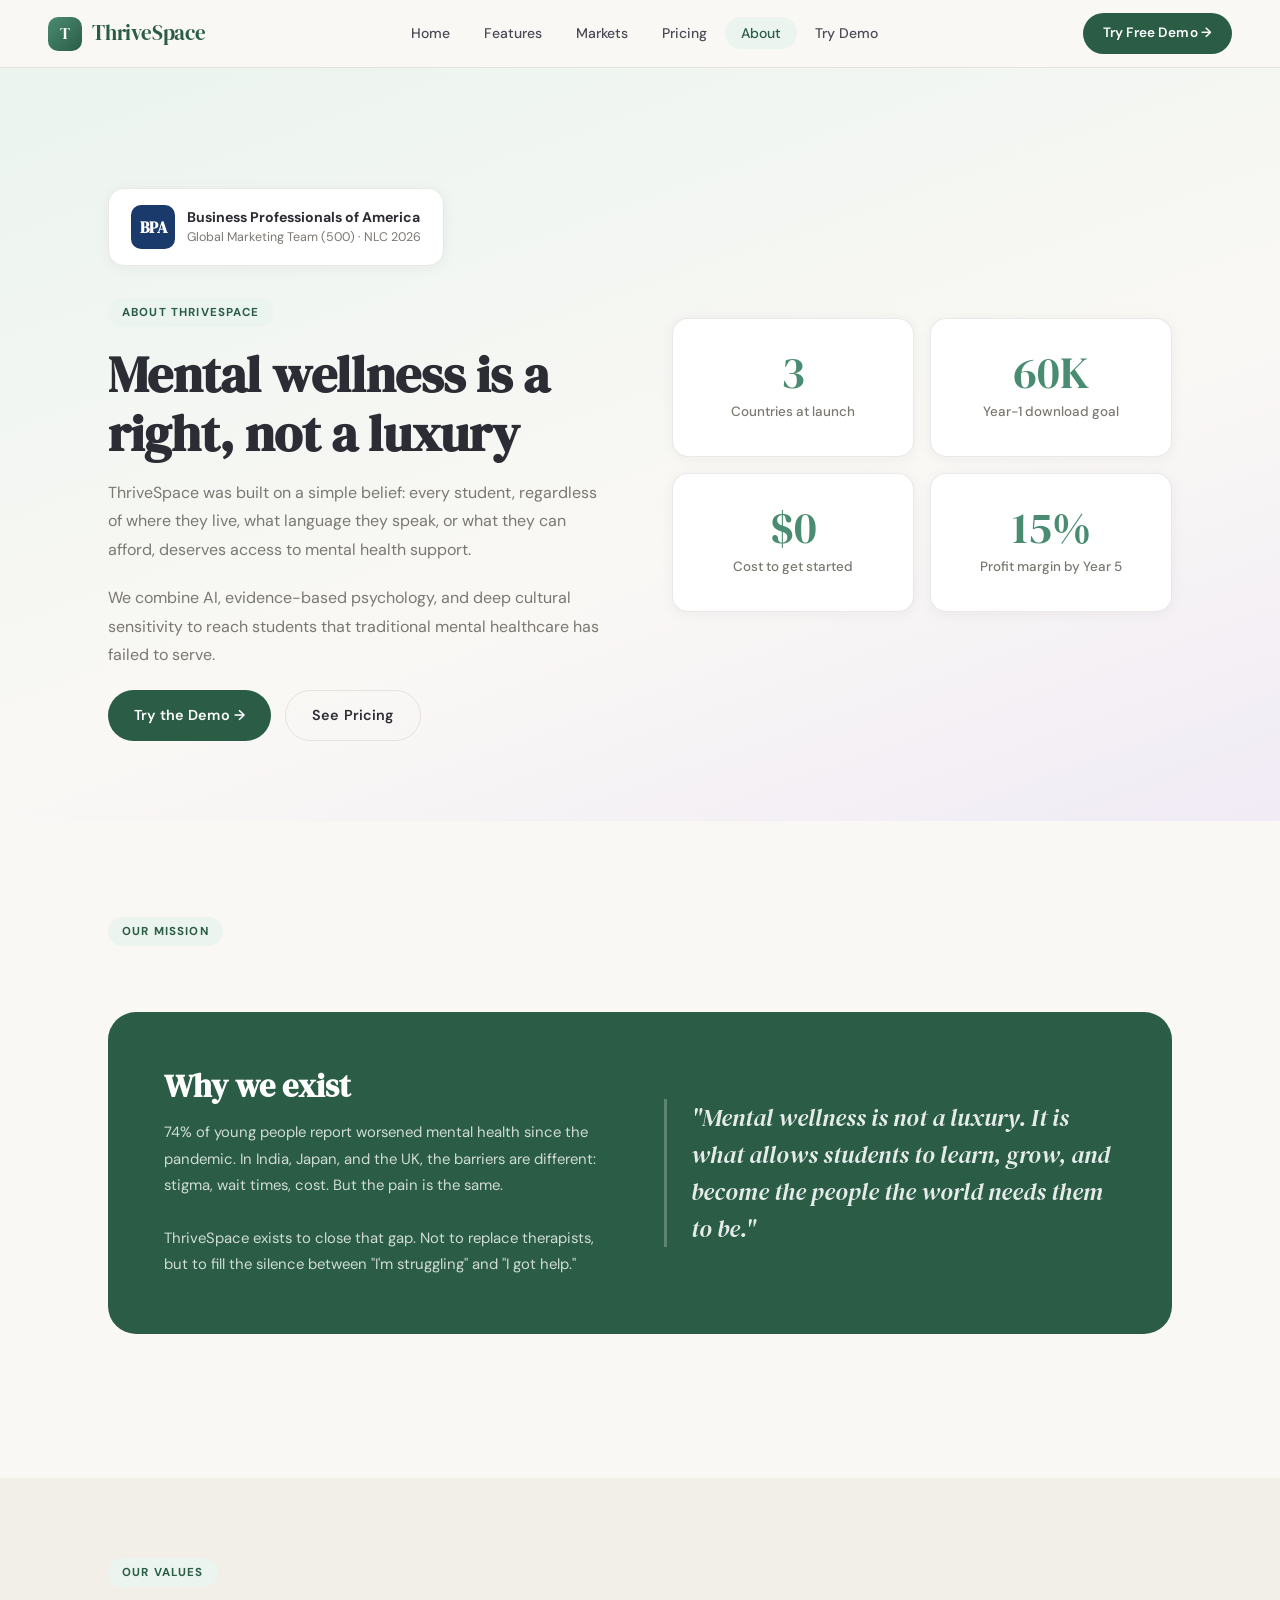
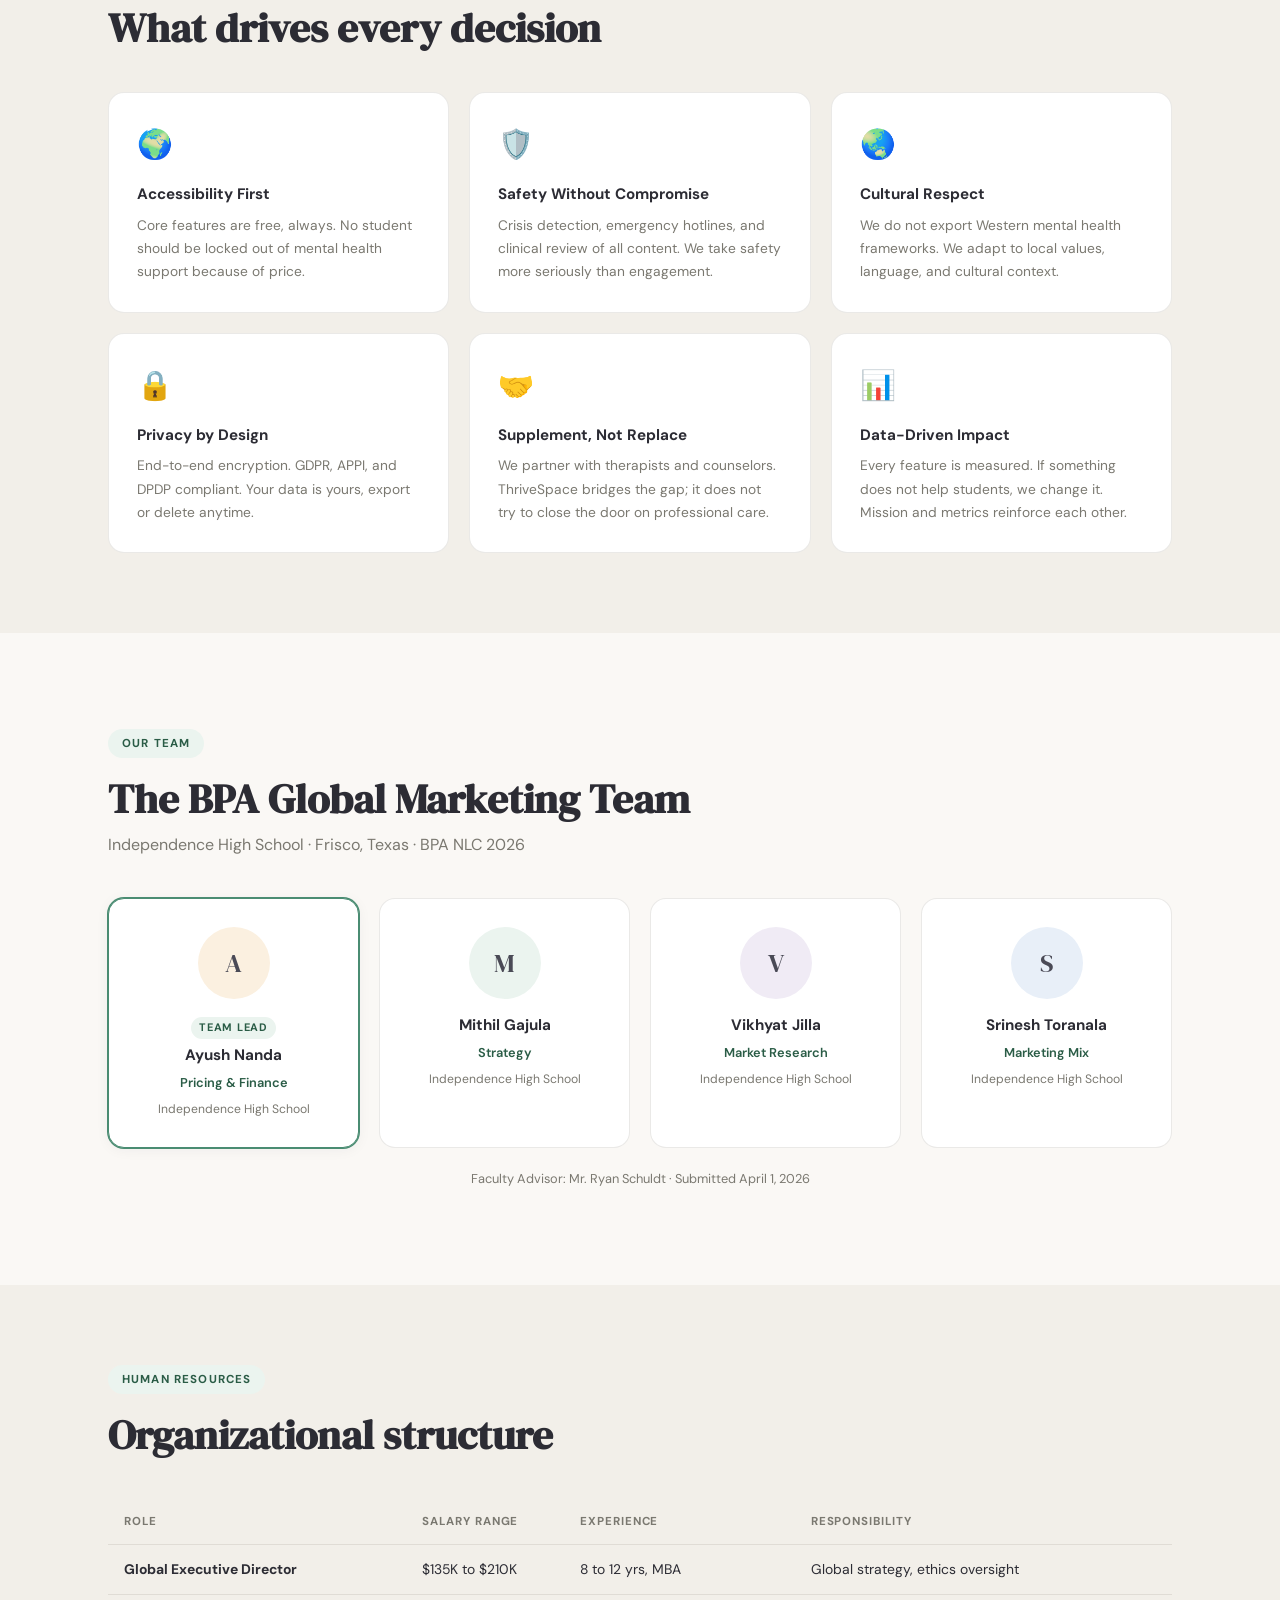
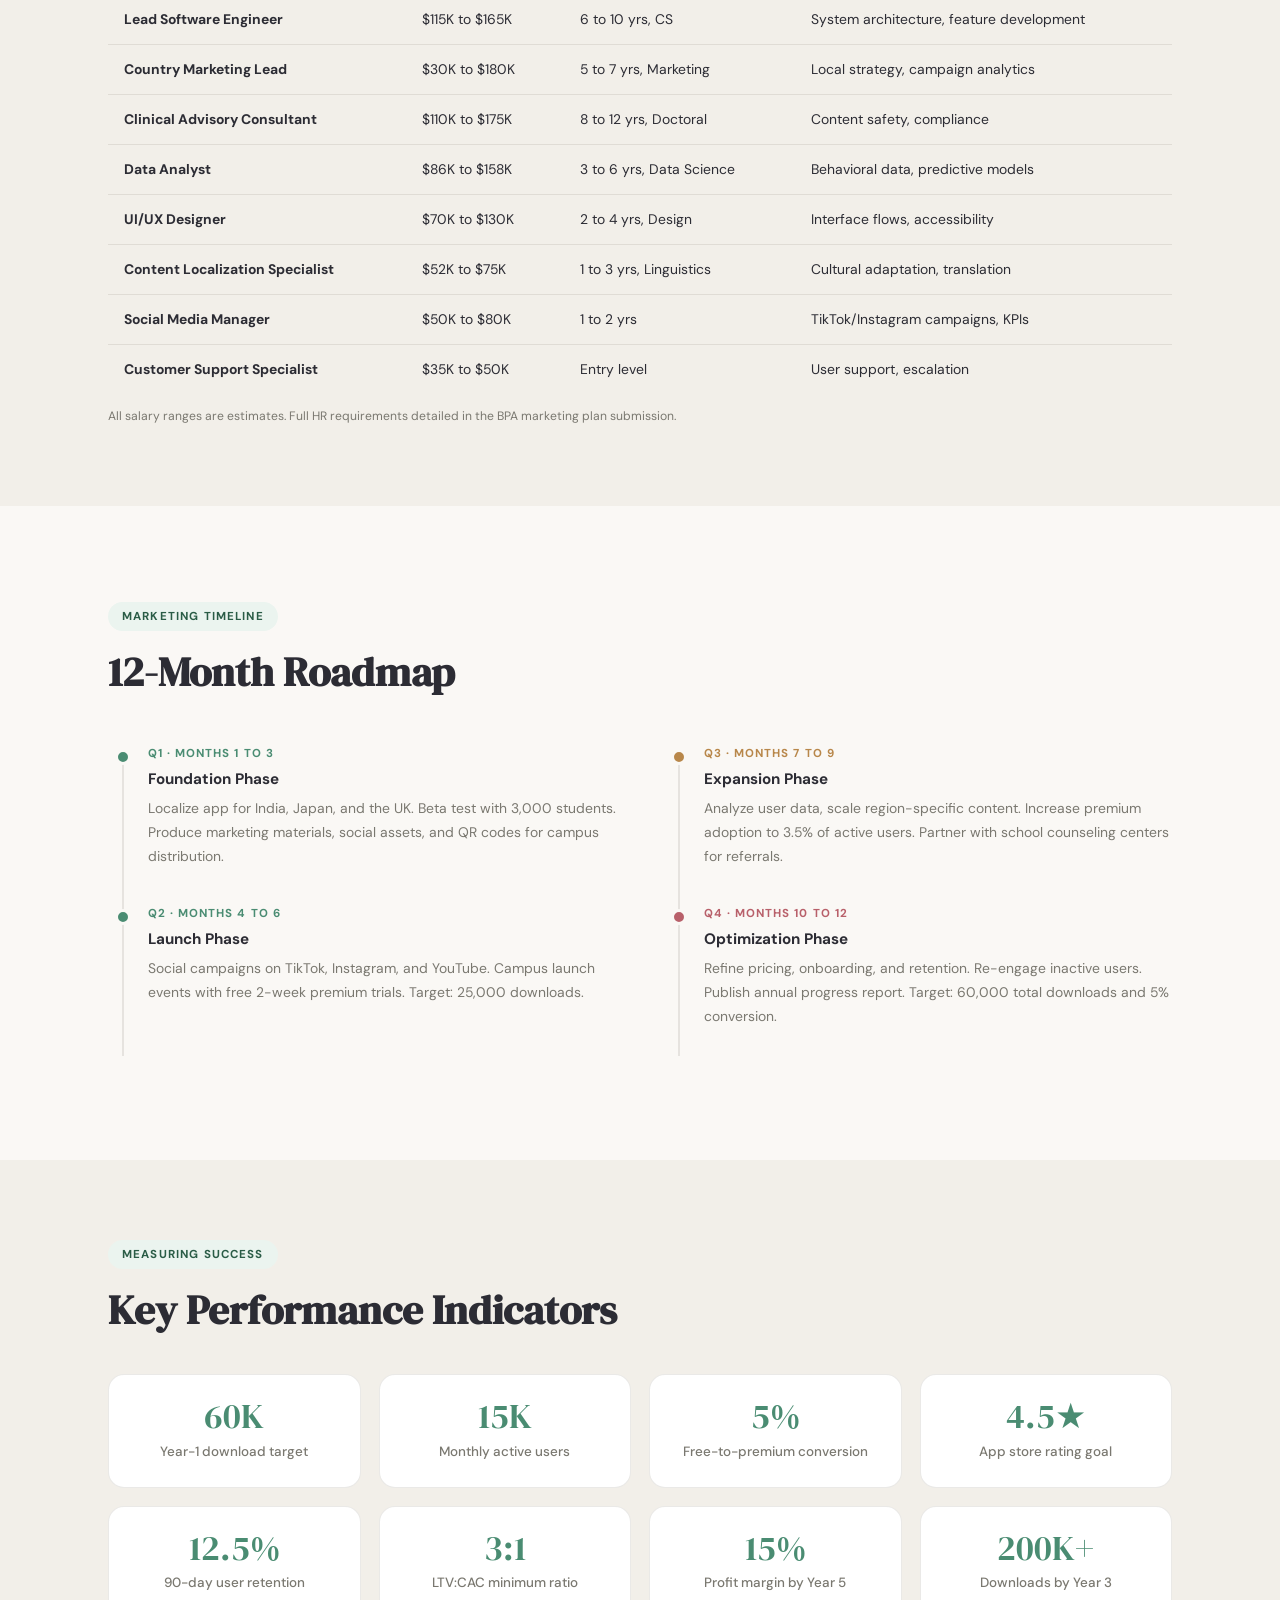
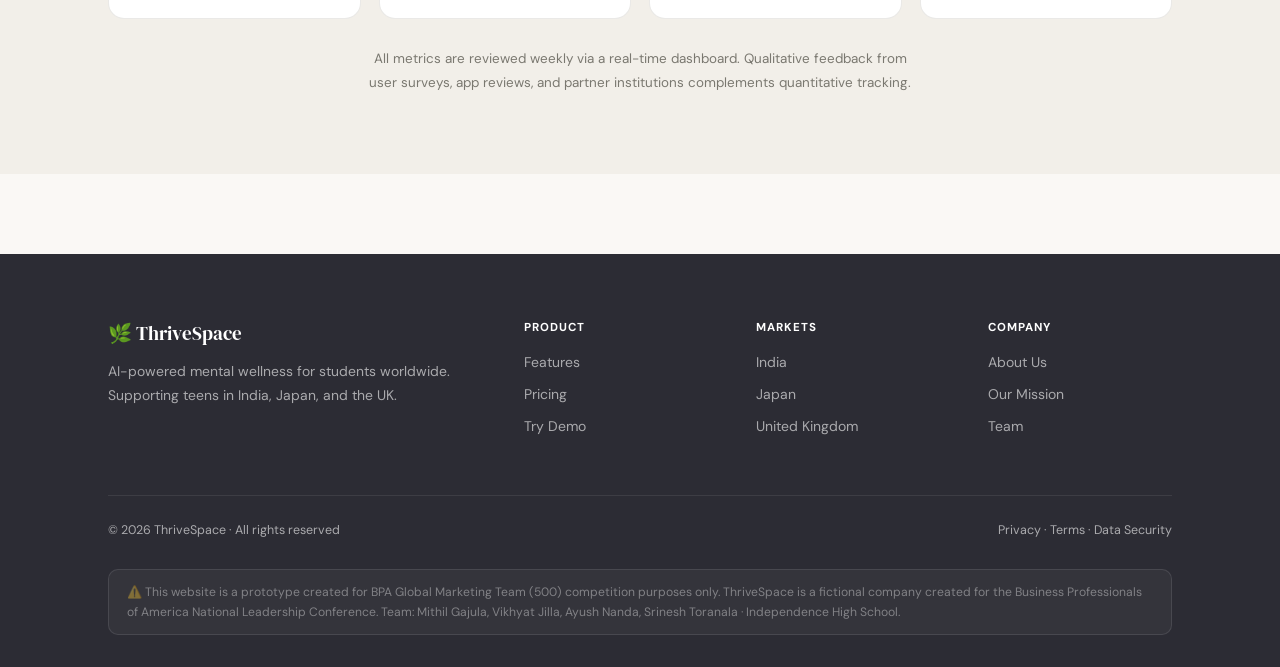
==== commit ac4fc234: "Update about.html" ====
--- a/about.html
+++ b/about.html
@@ -7,12 +7,12 @@
   <link rel="stylesheet" href="styles.css" />
   <style>
     .about-hero {
-      background: linear-gradient(160deg, #EAF5F0 0%, #FAFAF7 60%, #F0EAF5 100%);
+      background: linear-gradient(160deg, #EBF4EF 0%, #FAF8F5 60%, #F0EBF5 100%);
       padding: 120px 0 80px;
     }
     .about-hero-inner { display: grid; grid-template-columns: 1fr 1fr; gap: 64px; align-items: center; }
     .about-hero h1 { font-size: clamp(2.4rem, 4vw, 3.4rem); margin-bottom: 16px; }
-    .about-hero p { font-size: 1.05rem; color: var(--muted); line-height: 1.75; margin-bottom: 24px; }
+    .about-hero p { font-size: 1rem; color: var(--muted); line-height: 1.78; margin-bottom: 20px; }
 
     /* MISSION */
     .mission-block {
@@ -22,70 +22,112 @@
       align-items: center; margin: 48px 0;
     }
     .mission-block h2 { font-size: 2rem; margin-bottom: 14px; }
-    .mission-block p { opacity: 0.8; line-height: 1.75; font-size: 0.95rem; }
+    .mission-block p { opacity: 0.78; line-height: 1.78; font-size: 0.93rem; }
     .mission-quote {
-      font-family: 'Instrument Serif', serif;
-      font-size: 1.6rem; font-style: italic;
-      line-height: 1.5; opacity: 0.9;
-      padding-left: 24px; border-left: 3px solid rgba(255,255,255,0.3);
+      font-family: 'DM Serif Display', serif; font-size: 1.5rem;
+      font-style: italic; line-height: 1.55; opacity: 0.88;
+      padding-left: 24px; border-left: 3px solid rgba(255,255,255,0.28);
     }
 
     /* VALUES */
     .values-grid { display: grid; grid-template-columns: repeat(3,1fr); gap: 20px; }
     .value-card {
-      background: white; border-radius: var(--r); border: 1px solid var(--border);
-      padding: 28px;
-    }
-    .value-icon { font-size: 2rem; margin-bottom: 14px; }
-    .value-name { font-weight: 700; margin-bottom: 6px; }
-    .value-desc { font-size: 0.88rem; color: var(--muted); line-height: 1.65; }
+      background: white; border-radius: var(--r); border: 1px solid var(--border-warm); padding: 28px;
+      transition: transform 0.2s, box-shadow 0.2s;
+    }
+    .value-card:hover { transform: translateY(-3px); box-shadow: var(--shadow-md); }
+    .value-icon { font-size: 1.8rem; margin-bottom: 14px; }
+    .value-name { font-weight: 700; margin-bottom: 6px; font-size: 0.95rem; }
+    .value-desc { font-size: 0.86rem; color: var(--muted); line-height: 1.7; }
+
+    /* BPA BADGE */
+    .bpa-badge {
+      display: inline-flex; align-items: center; gap: 12px;
+      background: white; border: 1px solid var(--border-warm);
+      border-radius: var(--r); padding: 16px 22px;
+      box-shadow: var(--shadow-sm); margin-bottom: 32px;
+    }
+    .bpa-logo-box {
+      width: 44px; height: 44px; background: #1A3A6B;
+      border-radius: 10px; display: flex; align-items: center;
+      justify-content: center; color: white;
+      font-family: 'DM Serif Display', serif; font-size: 1rem;
+      font-weight: 700; letter-spacing: -0.5px; flex-shrink: 0;
+    }
+    .bpa-badge-text { font-size: 0.82rem; line-height: 1.5; }
+    .bpa-badge-title { font-weight: 700; color: var(--charcoal); font-size: 0.88rem; }
+    .bpa-badge-sub { color: var(--muted); font-size: 0.78rem; }
 
     /* TEAM */
     .team-grid { display: grid; grid-template-columns: repeat(4,1fr); gap: 20px; }
     .team-card {
-      background: white; border-radius: var(--r); border: 1px solid var(--border);
+      background: white; border-radius: var(--r); border: 1px solid var(--border-warm);
       padding: 28px 20px; text-align: center;
-    }
+      transition: transform 0.2s, box-shadow 0.2s;
+    }
+    .team-card:hover { transform: translateY(-3px); box-shadow: var(--shadow-md); }
+    .team-card.lead { border-color: var(--green); box-shadow: 0 0 0 1px var(--green), var(--shadow-sm); }
     .team-avatar {
-      width: 80px; height: 80px; border-radius: 50%;
+      width: 72px; height: 72px; border-radius: 50%;
       margin: 0 auto 14px; display: flex; align-items: center; justify-content: center;
-      font-size: 2rem;
-    }
-    .team-name { font-weight: 700; margin-bottom: 4px; }
-    .team-role { font-size: 0.82rem; color: var(--green-dark); font-weight: 600; margin-bottom: 6px; }
-    .team-school { font-size: 0.78rem; color: var(--muted); }
+      font-family: 'DM Serif Display', serif; font-size: 1.6rem; color: var(--charcoal-mid);
+    }
+    .team-name { font-weight: 700; margin-bottom: 4px; font-size: 0.95rem; }
+    .team-role { font-size: 0.8rem; color: var(--green-dark); font-weight: 600; margin-bottom: 6px; }
+    .team-badge {
+      display: inline-block; background: var(--green-pale); color: var(--green-dark);
+      font-size: 0.68rem; font-weight: 700; padding: 2px 8px;
+      border-radius: 100px; text-transform: uppercase; letter-spacing: 0.07em;
+      margin-bottom: 4px;
+    }
+    .team-school { font-size: 0.76rem; color: var(--muted); }
 
     /* HR TABLE */
     .hr-table { width: 100%; border-collapse: collapse; }
     .hr-table th, .hr-table td {
-      padding: 12px 16px; text-align: left;
-      border-bottom: 1px solid var(--border); font-size: 0.88rem;
-    }
-    .hr-table th { font-weight: 700; font-size: 0.78rem; text-transform: uppercase; letter-spacing: 0.06em; color: var(--muted); background: var(--cream-2); }
+      padding: 13px 16px; text-align: left;
+      border-bottom: 1px solid var(--border-warm); font-size: 0.87rem;
+    }
+    .hr-table th {
+      font-weight: 700; font-size: 0.72rem; text-transform: uppercase;
+      letter-spacing: 0.08em; color: var(--muted); background: var(--cream-2);
+    }
     .hr-table tr:last-child td { border-bottom: none; }
-    .hr-table tr:hover td { background: var(--cream); }
+    .hr-table tbody tr:hover td { background: var(--cream); }
 
     /* TIMELINE */
     .timeline { position: relative; padding-left: 40px; }
     .timeline::before {
-      content: ''; position: absolute; left: 14px; top: 0; bottom: 0;
-      width: 2px; background: var(--border);
+      content: ''; position: absolute; left: 14px; top: 8px; bottom: 8px;
+      width: 2px; background: var(--border-warm);
     }
     .timeline-item { position: relative; margin-bottom: 36px; }
     .timeline-dot {
-      position: absolute; left: -33px; top: 4px;
+      position: absolute; left: -33px; top: 5px;
       width: 16px; height: 16px; border-radius: 50%;
       background: var(--green); border: 3px solid var(--cream);
     }
-    .timeline-quarter { font-size: 0.78rem; font-weight: 700; text-transform: uppercase; letter-spacing: 0.06em; color: var(--green); margin-bottom: 4px; }
-    .timeline-title { font-weight: 700; margin-bottom: 4px; }
-    .timeline-desc { font-size: 0.88rem; color: var(--muted); line-height: 1.65; }
+    .timeline-quarter {
+      font-size: 0.72rem; font-weight: 700; text-transform: uppercase;
+      letter-spacing: 0.09em; color: var(--green); margin-bottom: 4px;
+    }
+    .timeline-title { font-weight: 700; margin-bottom: 5px; font-size: 0.95rem; }
+    .timeline-desc { font-size: 0.87rem; color: var(--muted); line-height: 1.7; }
 
     /* METRICS */
-    .metrics-grid { display: grid; grid-template-columns: repeat(4,1fr); gap: 20px; }
+    .metrics-grid { display: grid; grid-template-columns: repeat(4,1fr); gap: 18px; }
     .metric-card {
-      background: white; border-radius: var(--r); border: 1px solid var(--border);
+      background: white; border-radius: var(--r); border: 1px solid var(--border-warm);
       padding: 24px; text-align: center;
+    }
+    .metric-card .stat-num { font-size: 2.2rem; }
+
+    @media (max-width: 900px) {
+      .about-hero-inner { grid-template-columns: 1fr; gap: 32px; }
+      .mission-block { grid-template-columns: 1fr; padding: 36px; }
+      .values-grid { grid-template-columns: 1fr 1fr; }
+      .team-grid { grid-template-columns: 1fr 1fr; }
+      .metrics-grid { grid-template-columns: 1fr 1fr; }
     }
   </style>
 </head>
@@ -98,12 +140,19 @@
     <div class="container">
       <div class="about-hero-inner">
         <div>
+          <div class="bpa-badge">
+            <div class="bpa-logo-box">BPA</div>
+            <div class="bpa-badge-text">
+              <div class="bpa-badge-title">Business Professionals of America</div>
+              <div class="bpa-badge-sub">Global Marketing Team (500) &middot; NLC 2026</div>
+            </div>
+          </div>
           <div class="eyebrow">About ThriveSpace</div>
           <h1>Mental wellness is a right, not a luxury</h1>
-          <p>ThriveSpace was built on a simple belief: every student regardless of where they live, what language they speak, or what they can afford deserves access to mental health support.</p>
+          <p>ThriveSpace was built on a simple belief: every student, regardless of where they live, what language they speak, or what they can afford, deserves access to mental health support.</p>
           <p>We combine AI, evidence-based psychology, and deep cultural sensitivity to reach students that traditional mental healthcare has failed to serve.</p>
           <div style="display:flex;gap:14px;flex-wrap:wrap;">
-            <a href="demo.html" class="btn btn-primary">Try the Demo →</a>
+            <a href="demo.html" class="btn btn-primary">Try the Demo &rarr;</a>
             <a href="pricing.html" class="btn btn-outline">See Pricing</a>
           </div>
         </div>
@@ -136,52 +185,52 @@
       <div class="mission-block">
         <div>
           <h2>Why we exist</h2>
-          <p>74% of young people report worsened mental health since the pandemic. In India, Japan, and the UK, the barriers are different stigma, wait times, cost but the pain is the same.</p>
+          <p>74% of young people report worsened mental health since the pandemic. In India, Japan, and the UK, the barriers are different: stigma, wait times, cost. But the pain is the same.</p>
           <br/>
           <p>ThriveSpace exists to close that gap. Not to replace therapists, but to fill the silence between "I'm struggling" and "I got help."</p>
         </div>
         <div class="mission-quote">
-          "Mental wellness isn't a luxury. It's what allows students to learn, grow, and become the people the world needs them to be."
+          "Mental wellness is not a luxury. It is what allows students to learn, grow, and become the people the world needs them to be."
         </div>
       </div>
     </div>
   </section>
 
   <!-- VALUES -->
-  <section style="background:var(--cream-2);padding:72px 0;">
+  <section style="background:var(--cream-2);padding:80px 0;">
     <div class="container">
       <div class="eyebrow">Our Values</div>
       <h2 class="section-title" style="margin-bottom:40px;">What drives every decision</h2>
       <div class="values-grid">
         <div class="value-card">
-          <div class="value-icon">🌍</div>
+          <div class="value-icon">&#127757;</div>
           <div class="value-name">Accessibility First</div>
           <div class="value-desc">Core features are free, always. No student should be locked out of mental health support because of price.</div>
         </div>
         <div class="value-card">
-          <div class="value-icon">🛡️</div>
+          <div class="value-icon">&#128737;&#65039;</div>
           <div class="value-name">Safety Without Compromise</div>
           <div class="value-desc">Crisis detection, emergency hotlines, and clinical review of all content. We take safety more seriously than engagement.</div>
         </div>
         <div class="value-card">
-          <div class="value-icon">🎌</div>
+          <div class="value-icon">&#127759;</div>
           <div class="value-name">Cultural Respect</div>
-          <div class="value-desc">We don't export Western mental health frameworks. We adapt to local values, language, and cultural context.</div>
-        </div>
-        <div class="value-card">
-          <div class="value-icon">🔒</div>
+          <div class="value-desc">We do not export Western mental health frameworks. We adapt to local values, language, and cultural context.</div>
+        </div>
+        <div class="value-card">
+          <div class="value-icon">&#128274;</div>
           <div class="value-name">Privacy by Design</div>
-          <div class="value-desc">End-to-end encryption. GDPR, APPI, and DPDP compliant. Your data is yours export or delete anytime.</div>
-        </div>
-        <div class="value-card">
-          <div class="value-icon">🤝</div>
-          <div class="value-name">Supplement, Don't Replace</div>
-          <div class="value-desc">We partner with therapists and counselors. ThriveSpace bridges the gap it doesn't try to close the door on professional care.</div>
-        </div>
-        <div class="value-card">
-          <div class="value-icon">📊</div>
+          <div class="value-desc">End-to-end encryption. GDPR, APPI, and DPDP compliant. Your data is yours, export or delete anytime.</div>
+        </div>
+        <div class="value-card">
+          <div class="value-icon">&#129309;</div>
+          <div class="value-name">Supplement, Not Replace</div>
+          <div class="value-desc">We partner with therapists and counselors. ThriveSpace bridges the gap; it does not try to close the door on professional care.</div>
+        </div>
+        <div class="value-card">
+          <div class="value-icon">&#128202;</div>
           <div class="value-name">Data-Driven Impact</div>
-          <div class="value-desc">Every feature is measured. If something doesn't help students, we change it. Mission and metrics aren't in conflict they reinforce each other.</div>
+          <div class="value-desc">Every feature is measured. If something does not help students, we change it. Mission and metrics reinforce each other.</div>
         </div>
       </div>
     </div>
@@ -192,24 +241,25 @@
     <div class="container">
       <div class="eyebrow">Our Team</div>
       <h2 class="section-title" style="margin-bottom:8px;">The BPA Global Marketing Team</h2>
-      <p style="color:var(--muted);margin-bottom:40px;">Independence High School · Texas · BPA NLC 2026</p>
+      <p style="color:var(--muted);margin-bottom:40px;">Independence High School &middot; Frisco, Texas &middot; BPA NLC 2026</p>
       <div class="team-grid">
+        <div class="team-card lead">
+          <div class="team-avatar" style="background:#FBF0E0;">A</div>
+          <div class="team-badge">Team Lead</div>
+          <div class="team-name">Ayush Nanda</div>
+          <div class="team-role">Pricing &amp; Finance</div>
+          <div class="team-school">Independence High School</div>
+        </div>
         <div class="team-card">
-          <div class="team-avatar" style="background:var(--green-pale);">M</div>
+          <div class="team-avatar" style="background:#EBF4EF;">M</div>
           <div class="team-name">Mithil Gajula</div>
-          <div class="team-role">Team Lead & Strategy</div>
+          <div class="team-role">Strategy</div>
           <div class="team-school">Independence High School</div>
         </div>
         <div class="team-card">
-          <div class="team-avatar" style="background:#FBF3E0;">V</div>
+          <div class="team-avatar" style="background:#F0EBF5;">V</div>
           <div class="team-name">Vikhyat Jilla</div>
           <div class="team-role">Market Research</div>
-          <div class="team-school">Independence High School</div>
-        </div>
-        <div class="team-card">
-          <div class="team-avatar" style="background:#FBE8EC;">A</div>
-          <div class="team-name">Ayush Nanda</div>
-          <div class="team-role">Pricing & Finance</div>
           <div class="team-school">Independence High School</div>
         </div>
         <div class="team-card">
@@ -219,12 +269,12 @@
           <div class="team-school">Independence High School</div>
         </div>
       </div>
-      <p style="text-align:center;font-size:0.82rem;color:var(--muted);margin-top:20px;">Faculty Advisor: Mr. Ryan Schuldt · Submitted April 1, 2026</p>
+      <p style="text-align:center;font-size:0.8rem;color:var(--muted);margin-top:20px;">Faculty Advisor: Mr. Ryan Schuldt &middot; Submitted April 1, 2026</p>
     </div>
   </section>
 
   <!-- HR OVERVIEW -->
-  <section style="background:var(--cream-2);padding:72px 0;">
+  <section style="background:var(--cream-2);padding:80px 0;">
     <div class="container">
       <div class="eyebrow">Human Resources</div>
       <h2 class="section-title" style="margin-bottom:40px;">Organizational structure</h2>
@@ -239,19 +289,19 @@
             </tr>
           </thead>
           <tbody>
-            <tr><td><strong>Global Executive Director</strong></td><td>$135K–$210K</td><td>8–12 yrs, MBA</td><td>Global strategy, ethics oversight</td></tr>
-            <tr><td><strong>Lead Software Engineer</strong></td><td>$115K–$165K</td><td>6–10 yrs, CS</td><td>System architecture, feature development</td></tr>
-            <tr><td><strong>Country Marketing Lead</strong></td><td>$30K–$180K</td><td>5–7 yrs, Marketing</td><td>Local strategy, campaign analytics</td></tr>
-            <tr><td><strong>Clinical Advisory Consultant</strong></td><td>$110K–$175K</td><td>8–12 yrs, Doctoral</td><td>Content safety, compliance</td></tr>
-            <tr><td><strong>Data Analyst</strong></td><td>$86K–$158K</td><td>3–6 yrs, Data Science</td><td>Behavioral data, predictive models</td></tr>
-            <tr><td><strong>UI/UX Designer</strong></td><td>$70K–$130K</td><td>2–4 yrs, Design</td><td>Interface flows, accessibility</td></tr>
-            <tr><td><strong>Content Localization Specialist</strong></td><td>$52K–$75K</td><td>1–3 yrs, Linguistics</td><td>Cultural adaptation, translation</td></tr>
-            <tr><td><strong>Social Media Manager</strong></td><td>$50K–$80K</td><td>1–2 yrs</td><td>TikTok/Instagram campaigns, KPIs</td></tr>
-            <tr><td><strong>Customer Support Specialist</strong></td><td>$35K–$50K</td><td>Entry level</td><td>User support, escalation</td></tr>
+            <tr><td><strong>Global Executive Director</strong></td><td>$135K to $210K</td><td>8 to 12 yrs, MBA</td><td>Global strategy, ethics oversight</td></tr>
+            <tr><td><strong>Lead Software Engineer</strong></td><td>$115K to $165K</td><td>6 to 10 yrs, CS</td><td>System architecture, feature development</td></tr>
+            <tr><td><strong>Country Marketing Lead</strong></td><td>$30K to $180K</td><td>5 to 7 yrs, Marketing</td><td>Local strategy, campaign analytics</td></tr>
+            <tr><td><strong>Clinical Advisory Consultant</strong></td><td>$110K to $175K</td><td>8 to 12 yrs, Doctoral</td><td>Content safety, compliance</td></tr>
+            <tr><td><strong>Data Analyst</strong></td><td>$86K to $158K</td><td>3 to 6 yrs, Data Science</td><td>Behavioral data, predictive models</td></tr>
+            <tr><td><strong>UI/UX Designer</strong></td><td>$70K to $130K</td><td>2 to 4 yrs, Design</td><td>Interface flows, accessibility</td></tr>
+            <tr><td><strong>Content Localization Specialist</strong></td><td>$52K to $75K</td><td>1 to 3 yrs, Linguistics</td><td>Cultural adaptation, translation</td></tr>
+            <tr><td><strong>Social Media Manager</strong></td><td>$50K to $80K</td><td>1 to 2 yrs</td><td>TikTok/Instagram campaigns, KPIs</td></tr>
+            <tr><td><strong>Customer Support Specialist</strong></td><td>$35K to $50K</td><td>Entry level</td><td>User support, escalation</td></tr>
           </tbody>
         </table>
       </div>
-      <p style="font-size:0.78rem;color:var(--muted);margin-top:12px;">* All salary ranges are estimates. Full HR requirements detailed in the BPA marketing plan submission.</p>
+      <p style="font-size:0.76rem;color:var(--muted);margin-top:12px;">All salary ranges are estimates. Full HR requirements detailed in the BPA marketing plan submission.</p>
     </div>
   </section>
 
@@ -264,29 +314,29 @@
         <div class="timeline">
           <div class="timeline-item">
             <div class="timeline-dot"></div>
-            <div class="timeline-quarter">Q1 · Months 1–3</div>
+            <div class="timeline-quarter">Q1 &middot; Months 1 to 3</div>
             <div class="timeline-title">Foundation Phase</div>
-            <div class="timeline-desc">Localize app for India, Japan, UK. Beta test with 3,000 students. Produce marketing materials, social assets, QR codes.</div>
+            <div class="timeline-desc">Localize app for India, Japan, and the UK. Beta test with 3,000 students. Produce marketing materials, social assets, and QR codes for campus distribution.</div>
           </div>
           <div class="timeline-item">
             <div class="timeline-dot"></div>
-            <div class="timeline-quarter">Q2 · Months 4–6</div>
+            <div class="timeline-quarter">Q2 &middot; Months 4 to 6</div>
             <div class="timeline-title">Launch Phase</div>
-            <div class="timeline-desc">Social campaigns on TikTok, Instagram, YouTube. Campus launch events. Free 2-week premium trials. Target: 25,000 downloads.</div>
+            <div class="timeline-desc">Social campaigns on TikTok, Instagram, and YouTube. Campus launch events with free 2-week premium trials. Target: 25,000 downloads.</div>
           </div>
         </div>
         <div class="timeline">
           <div class="timeline-item">
             <div class="timeline-dot" style="background:var(--gold);"></div>
-            <div class="timeline-quarter" style="color:var(--gold);">Q3 · Months 7–9</div>
+            <div class="timeline-quarter" style="color:var(--gold);">Q3 &middot; Months 7 to 9</div>
             <div class="timeline-title">Expansion Phase</div>
-            <div class="timeline-desc">Analyze user data, scale region-specific content. Increase premium adoption to 3.5%. Partner with counseling centers.</div>
+            <div class="timeline-desc">Analyze user data, scale region-specific content. Increase premium adoption to 3.5% of active users. Partner with school counseling centers for referrals.</div>
           </div>
           <div class="timeline-item">
             <div class="timeline-dot" style="background:var(--rose);"></div>
-            <div class="timeline-quarter" style="color:var(--rose);">Q4 · Months 10–12</div>
+            <div class="timeline-quarter" style="color:var(--rose);">Q4 &middot; Months 10 to 12</div>
             <div class="timeline-title">Optimization Phase</div>
-            <div class="timeline-desc">Refine pricing, onboarding, retention. Re-engage inactive users. Annual report. Target: 60,000 total downloads, 5% conversion.</div>
+            <div class="timeline-desc">Refine pricing, onboarding, and retention. Re-engage inactive users. Publish annual progress report. Target: 60,000 total downloads and 5% conversion.</div>
           </div>
         </div>
       </div>
@@ -294,45 +344,21 @@
   </section>
 
   <!-- METRICS -->
-  <section style="background:var(--cream-2);padding:72px 0;">
+  <section style="background:var(--cream-2);padding:80px 0;">
     <div class="container">
       <div class="eyebrow">Measuring Success</div>
       <h2 class="section-title" style="margin-bottom:40px;">Key Performance Indicators</h2>
       <div class="metrics-grid">
-        <div class="metric-card">
-          <div class="stat-num">60K</div>
-          <div class="stat-label">Year-1 download target</div>
-        </div>
-        <div class="metric-card">
-          <div class="stat-num">15K</div>
-          <div class="stat-label">Monthly active users</div>
-        </div>
-        <div class="metric-card">
-          <div class="stat-num">5%</div>
-          <div class="stat-label">Free-to-premium conversion</div>
-        </div>
-        <div class="metric-card">
-          <div class="stat-num">4.5★</div>
-          <div class="stat-label">App store rating goal</div>
-        </div>
-        <div class="metric-card">
-          <div class="stat-num">12.5%</div>
-          <div class="stat-label">90-day user retention</div>
-        </div>
-        <div class="metric-card">
-          <div class="stat-num">3:1</div>
-          <div class="stat-label">LTV:CAC minimum ratio</div>
-        </div>
-        <div class="metric-card">
-          <div class="stat-num">15%</div>
-          <div class="stat-label">Profit margin by Year 5</div>
-        </div>
-        <div class="metric-card">
-          <div class="stat-num">200K+</div>
-          <div class="stat-label">Downloads by Year 3</div>
-        </div>
-      </div>
-      <p style="text-align:center;font-size:0.85rem;color:var(--muted);margin-top:28px;max-width:580px;margin-left:auto;margin-right:auto;">All metrics are reviewed weekly via a real-time dashboard. Qualitative feedback from user surveys, app reviews, and partner institutions complements quantitative tracking.</p>
+        <div class="metric-card"><div class="stat-num">60K</div><div class="stat-label">Year-1 download target</div></div>
+        <div class="metric-card"><div class="stat-num">15K</div><div class="stat-label">Monthly active users</div></div>
+        <div class="metric-card"><div class="stat-num">5%</div><div class="stat-label">Free-to-premium conversion</div></div>
+        <div class="metric-card"><div class="stat-num">4.5&#9733;</div><div class="stat-label">App store rating goal</div></div>
+        <div class="metric-card"><div class="stat-num">12.5%</div><div class="stat-label">90-day user retention</div></div>
+        <div class="metric-card"><div class="stat-num">3:1</div><div class="stat-label">LTV:CAC minimum ratio</div></div>
+        <div class="metric-card"><div class="stat-num">15%</div><div class="stat-label">Profit margin by Year 5</div></div>
+        <div class="metric-card"><div class="stat-num">200K+</div><div class="stat-label">Downloads by Year 3</div></div>
+      </div>
+      <p style="text-align:center;font-size:0.84rem;color:var(--muted);margin-top:28px;max-width:560px;margin-left:auto;margin-right:auto;line-height:1.75;">All metrics are reviewed weekly via a real-time dashboard. Qualitative feedback from user surveys, app reviews, and partner institutions complements quantitative tracking.</p>
     </div>
   </section>
 
--- a/styles.css
+++ b/styles.css
@@ -1,37 +1,43 @@
-@import url('https://fonts.googleapis.com/css2?family=Plus+Jakarta+Sans:wght@300;400;500;600;700;800&family=Instrument+Serif:ital@0;1&display=swap');
+@import url('https://fonts.googleapis.com/css2?family=DM+Serif+Display:ital@0;1&family=DM+Sans:wght@300;400;500;600;700&display=swap');
 
 :root {
-  --green: #3D8B6E;
-  --green-light: #5BAF8E;
-  --green-pale: #EAF5F0;
-  --green-dark: #1F5C46;
-  --cream: #FAFAF7;
-  --cream-2: #F2F2EC;
-  --charcoal: #1A1A24;
-  --charcoal-mid: #3A3A4A;
-  --muted: #7A7A8C;
+  /* Warm, calming wellness palette — sage, warm stone, soft rose */
+  --green: #4A8C72;
+  --green-light: #6BAF94;
+  --green-pale: #EBF4EF;
+  --green-dark: #2A5C46;
+  --sage: #7FA99A;
+  --cream: #FAF8F5;
+  --cream-2: #F2EFE9;
+  --cream-3: #EDE8E0;
+  --stone: #8C8478;
+  --charcoal: #2C2C34;
+  --charcoal-mid: #4A4A56;
+  --muted: #7A7870;
   --white: #FFFFFF;
-  --gold: #C4973A;
-  --rose: #C4566A;
-  --blue: #4A7AB5;
-  --border: rgba(26,26,36,0.08);
-  --shadow-sm: 0 2px 12px rgba(26,26,36,0.06);
-  --shadow-md: 0 8px 36px rgba(26,26,36,0.10);
-  --shadow-lg: 0 24px 72px rgba(26,26,36,0.14);
-  --r: 14px;
-  --r-lg: 24px;
+  --gold: #B8874A;
+  --rose: #B8606A;
+  --blue: #4A72A8;
+  --lavender: #8B7FB5;
+  --border: rgba(44,44,52,0.09);
+  --border-warm: rgba(140,132,120,0.18);
+  --shadow-sm: 0 2px 14px rgba(44,44,52,0.05);
+  --shadow-md: 0 8px 36px rgba(44,44,52,0.09);
+  --shadow-lg: 0 24px 72px rgba(44,44,52,0.13);
+  --r: 16px;
+  --r-lg: 28px;
 }
 
 *, *::before, *::after { box-sizing: border-box; margin: 0; padding: 0; }
 html { scroll-behavior: smooth; }
 body {
-  font-family: 'Plus Jakarta Sans', sans-serif;
+  font-family: 'DM Sans', sans-serif;
   background: var(--cream);
   color: var(--charcoal);
   line-height: 1.65;
   -webkit-font-smoothing: antialiased;
 }
-h1,h2,h3,h4 { font-family: 'Instrument Serif', serif; line-height: 1.15; }
+h1, h2, h3, h4 { font-family: 'DM Serif Display', serif; line-height: 1.15; }
 a { color: inherit; text-decoration: none; }
 img { max-width: 100%; display: block; }
 
@@ -40,38 +46,46 @@
   position: fixed; top: 0; left: 0; right: 0; z-index: 200;
   display: flex; align-items: center; justify-content: space-between;
   padding: 0 48px; height: 68px;
-  background: rgba(250,250,247,0.92);
-  backdrop-filter: blur(16px);
-  border-bottom: 1px solid var(--border);
+  background: rgba(250,248,245,0.94);
+  backdrop-filter: blur(20px);
+  border-bottom: 1px solid var(--border-warm);
+  transition: box-shadow 0.3s;
 }
 .nav-logo {
   display: flex; align-items: center; gap: 10px;
-  font-family: 'Instrument Serif', serif;
-  font-size: 1.35rem; color: var(--green-dark);
+  font-family: 'DM Serif Display', serif;
+  font-size: 1.3rem; color: var(--green-dark);
+  letter-spacing: -0.2px;
 }
 .nav-logo-mark {
-  width: 34px; height: 34px; background: var(--green);
+  width: 34px; height: 34px;
+  background: linear-gradient(135deg, var(--green), var(--green-dark));
   border-radius: 10px; display: flex; align-items: center; justify-content: center;
-  color: white; font-size: 1rem; font-family: 'Instrument Serif', serif;
-}
-.nav-links { display: flex; align-items: center; gap: 4px; list-style: none; }
+  color: white; font-size: 1rem; font-family: 'DM Serif Display', serif;
+}
+.nav-links { display: flex; align-items: center; gap: 2px; list-style: none; }
 .nav-links a {
-  padding: 7px 15px; border-radius: 100px;
-  font-size: 0.88rem; font-weight: 500; color: var(--charcoal-mid);
+  padding: 7px 16px; border-radius: 100px;
+  font-size: 0.875rem; font-weight: 500; color: var(--charcoal-mid);
   transition: all 0.2s;
 }
-.nav-links a:hover, .nav-links a.active { background: var(--green-pale); color: var(--green-dark); }
+.nav-links a:hover, .nav-links a.active {
+  background: var(--green-pale); color: var(--green-dark);
+}
 .nav-cta {
-  background: var(--green) !important; color: white !important;
-  padding: 8px 20px; border-radius: 100px;
-  font-weight: 600; font-size: 0.88rem; transition: all 0.2s !important;
-}
-.nav-cta:hover { background: var(--green-dark) !important; transform: translateY(-1px); }
+  background: var(--green-dark) !important;
+  color: white !important;
+  padding: 9px 22px; border-radius: 100px;
+  font-weight: 600; font-size: 0.875rem;
+  transition: all 0.2s !important;
+  letter-spacing: 0.01em;
+}
+.nav-cta:hover { background: var(--green) !important; transform: translateY(-1px); box-shadow: var(--shadow-md); }
 
 /* LAYOUT */
 .page-wrap { padding-top: 68px; }
-.container { max-width: 1180px; margin: 0 auto; padding: 0 48px; }
-.section { padding: 90px 0; }
+.container { max-width: 1160px; margin: 0 auto; padding: 0 48px; }
+.section { padding: 96px 0; }
 .section-sm { padding: 60px 0; }
 
 /* TYPOGRAPHY */
@@ -79,20 +93,20 @@
   display: inline-flex; align-items: center; gap: 8px;
   background: var(--green-pale); color: var(--green-dark);
   padding: 5px 14px; border-radius: 100px;
-  font-size: 0.75rem; font-weight: 700;
-  letter-spacing: 0.08em; text-transform: uppercase;
+  font-size: 0.72rem; font-weight: 700;
+  letter-spacing: 0.1em; text-transform: uppercase;
   margin-bottom: 18px;
 }
-.section-title { font-size: clamp(2rem, 3.5vw, 2.9rem); margin-bottom: 14px; }
-.section-sub { font-size: 1.05rem; color: var(--muted); max-width: 520px; line-height: 1.7; }
+.section-title { font-size: clamp(1.9rem, 3.2vw, 2.7rem); margin-bottom: 14px; }
+.section-sub { font-size: 1rem; color: var(--muted); max-width: 500px; line-height: 1.75; }
 
 /* CARDS */
 .card {
   background: var(--white); border-radius: var(--r);
-  border: 1px solid var(--border); box-shadow: var(--shadow-sm);
+  border: 1px solid var(--border-warm); box-shadow: var(--shadow-sm);
   transition: transform 0.3s, box-shadow 0.3s;
 }
-.card:hover { transform: translateY(-4px); box-shadow: var(--shadow-md); }
+.card:hover { transform: translateY(-3px); box-shadow: var(--shadow-md); }
 .card-pad { padding: 32px; }
 
 /* GRIDS */
@@ -104,96 +118,104 @@
 .btn {
   display: inline-flex; align-items: center; gap: 8px;
   padding: 13px 26px; border-radius: 100px;
-  font-family: 'Plus Jakarta Sans', sans-serif;
-  font-weight: 600; font-size: 0.92rem;
+  font-family: 'DM Sans', sans-serif;
+  font-weight: 600; font-size: 0.9rem;
   cursor: pointer; border: none;
   transition: transform 0.2s, box-shadow 0.2s, background 0.2s;
+  letter-spacing: 0.01em;
 }
 .btn:hover { transform: translateY(-2px); box-shadow: var(--shadow-md); }
-.btn-primary { background: var(--green); color: white; }
-.btn-primary:hover { background: var(--green-dark); }
+.btn-primary { background: var(--green-dark); color: white; }
+.btn-primary:hover { background: var(--green); }
 .btn-dark { background: var(--charcoal); color: white; }
-.btn-outline { background: transparent; color: var(--charcoal); border: 1.5px solid rgba(26,26,36,0.2); }
-.btn-outline:hover { border-color: var(--green); color: var(--green); }
+.btn-outline {
+  background: transparent; color: var(--charcoal);
+  border: 1.5px solid var(--border-warm);
+}
+.btn-outline:hover { border-color: var(--green); color: var(--green-dark); }
 .btn-white { background: white; color: var(--charcoal); }
 
 /* BADGES */
 .badge {
   display: inline-flex; align-items: center;
-  padding: 4px 11px; border-radius: 100px;
-  font-size: 0.75rem; font-weight: 700;
+  padding: 4px 12px; border-radius: 100px;
+  font-size: 0.72rem; font-weight: 700; letter-spacing: 0.04em;
 }
 .badge-green { background: var(--green-pale); color: var(--green-dark); }
-.badge-gold { background: #FBF3E0; color: var(--gold); }
-.badge-rose { background: #FBE8EC; color: var(--rose); }
+.badge-gold { background: #F8F0E3; color: var(--gold); }
+.badge-rose { background: #F8EAEC; color: var(--rose); }
 .badge-blue { background: #E8EFF8; color: var(--blue); }
+.badge-lavender { background: #F0EDF8; color: var(--lavender); }
 
 /* ICON BOXES */
 .icon-box {
-  width: 48px; height: 48px; border-radius: 12px;
+  width: 48px; height: 48px; border-radius: 14px;
   display: flex; align-items: center; justify-content: center;
   font-size: 1.3rem; margin-bottom: 18px;
 }
 .icon-green { background: var(--green-pale); }
-.icon-gold { background: #FBF3E0; }
-.icon-rose { background: #FBE8EC; }
+.icon-gold { background: #F8F0E3; }
+.icon-rose { background: #F8EAEC; }
 .icon-blue { background: #E8EFF8; }
+.icon-lavender { background: #F0EDF8; }
 
 /* STAT */
 .stat-num {
-  font-family: 'Instrument Serif', serif;
+  font-family: 'DM Serif Display', serif;
   font-size: 2.8rem; color: var(--green);
-  line-height: 1; margin-bottom: 4px;
-}
-.stat-label { font-size: 0.85rem; color: var(--muted); font-weight: 500; }
+  line-height: 1; margin-bottom: 6px;
+}
+.stat-label { font-size: 0.84rem; color: var(--muted); font-weight: 500; }
 
 /* FOOTER */
 footer {
-  background: var(--charcoal); color: rgba(255,255,255,0.65);
+  background: var(--charcoal); color: rgba(255,255,255,0.6);
   padding: 64px 0 32px; margin-top: 80px;
 }
 .footer-grid {
   display: grid; grid-template-columns: 2fr 1fr 1fr 1fr;
   gap: 48px; margin-bottom: 48px;
 }
-.footer-brand { font-family: 'Instrument Serif', serif; font-size: 1.2rem; color: white; margin-bottom: 10px; }
-.footer-desc { font-size: 0.88rem; line-height: 1.7; }
+.footer-brand {
+  font-family: 'DM Serif Display', serif;
+  font-size: 1.2rem; color: white; margin-bottom: 10px;
+}
+.footer-desc { font-size: 0.87rem; line-height: 1.72; }
 .footer-col h5 {
-  font-family: 'Plus Jakarta Sans', sans-serif;
-  font-size: 0.78rem; font-weight: 700;
-  letter-spacing: 0.07em; text-transform: uppercase;
+  font-family: 'DM Sans', sans-serif;
+  font-size: 0.72rem; font-weight: 700;
+  letter-spacing: 0.09em; text-transform: uppercase;
   color: white; margin-bottom: 14px;
 }
-.footer-col a { display: block; font-size: 0.88rem; margin-bottom: 9px; transition: color 0.2s; }
+.footer-col a {
+  display: block; font-size: 0.875rem;
+  margin-bottom: 9px; transition: color 0.2s;
+}
 .footer-col a:hover { color: var(--green-light); }
 .footer-bottom {
   padding-top: 24px; border-top: 1px solid rgba(255,255,255,0.08);
   display: flex; justify-content: space-between; align-items: center;
-  font-size: 0.8rem;
+  font-size: 0.78rem;
 }
 .footer-disclaimer {
   background: rgba(255,255,255,0.04); border: 1px solid rgba(255,255,255,0.1);
-  border-radius: 8px; padding: 10px 16px;
-  font-size: 0.78rem; color: rgba(255,255,255,0.4);
-  margin-top: 28px;
+  border-radius: 10px; padding: 12px 18px;
+  font-size: 0.76rem; color: rgba(255,255,255,0.38);
+  margin-top: 28px; line-height: 1.65;
 }
 
 /* DIVIDER */
-.divider { height: 1px; background: var(--border); }
+.divider { height: 1px; background: var(--border-warm); }
 
 /* ANIMATIONS */
 @keyframes fadeUp {
-  from { opacity: 0; transform: translateY(24px); }
+  from { opacity: 0; transform: translateY(22px); }
   to { opacity: 1; transform: translateY(0); }
 }
 @keyframes fadeIn { from { opacity: 0; } to { opacity: 1; } }
 @keyframes float {
-  0%,100% { transform: translateY(0); }
+  0%, 100% { transform: translateY(0); }
   50% { transform: translateY(-10px); }
-}
-@keyframes shimmer {
-  0% { background-position: -200% 0; }
-  100% { background-position: 200% 0; }
 }
 
 .fade-up { animation: fadeUp 0.7s ease both; }
